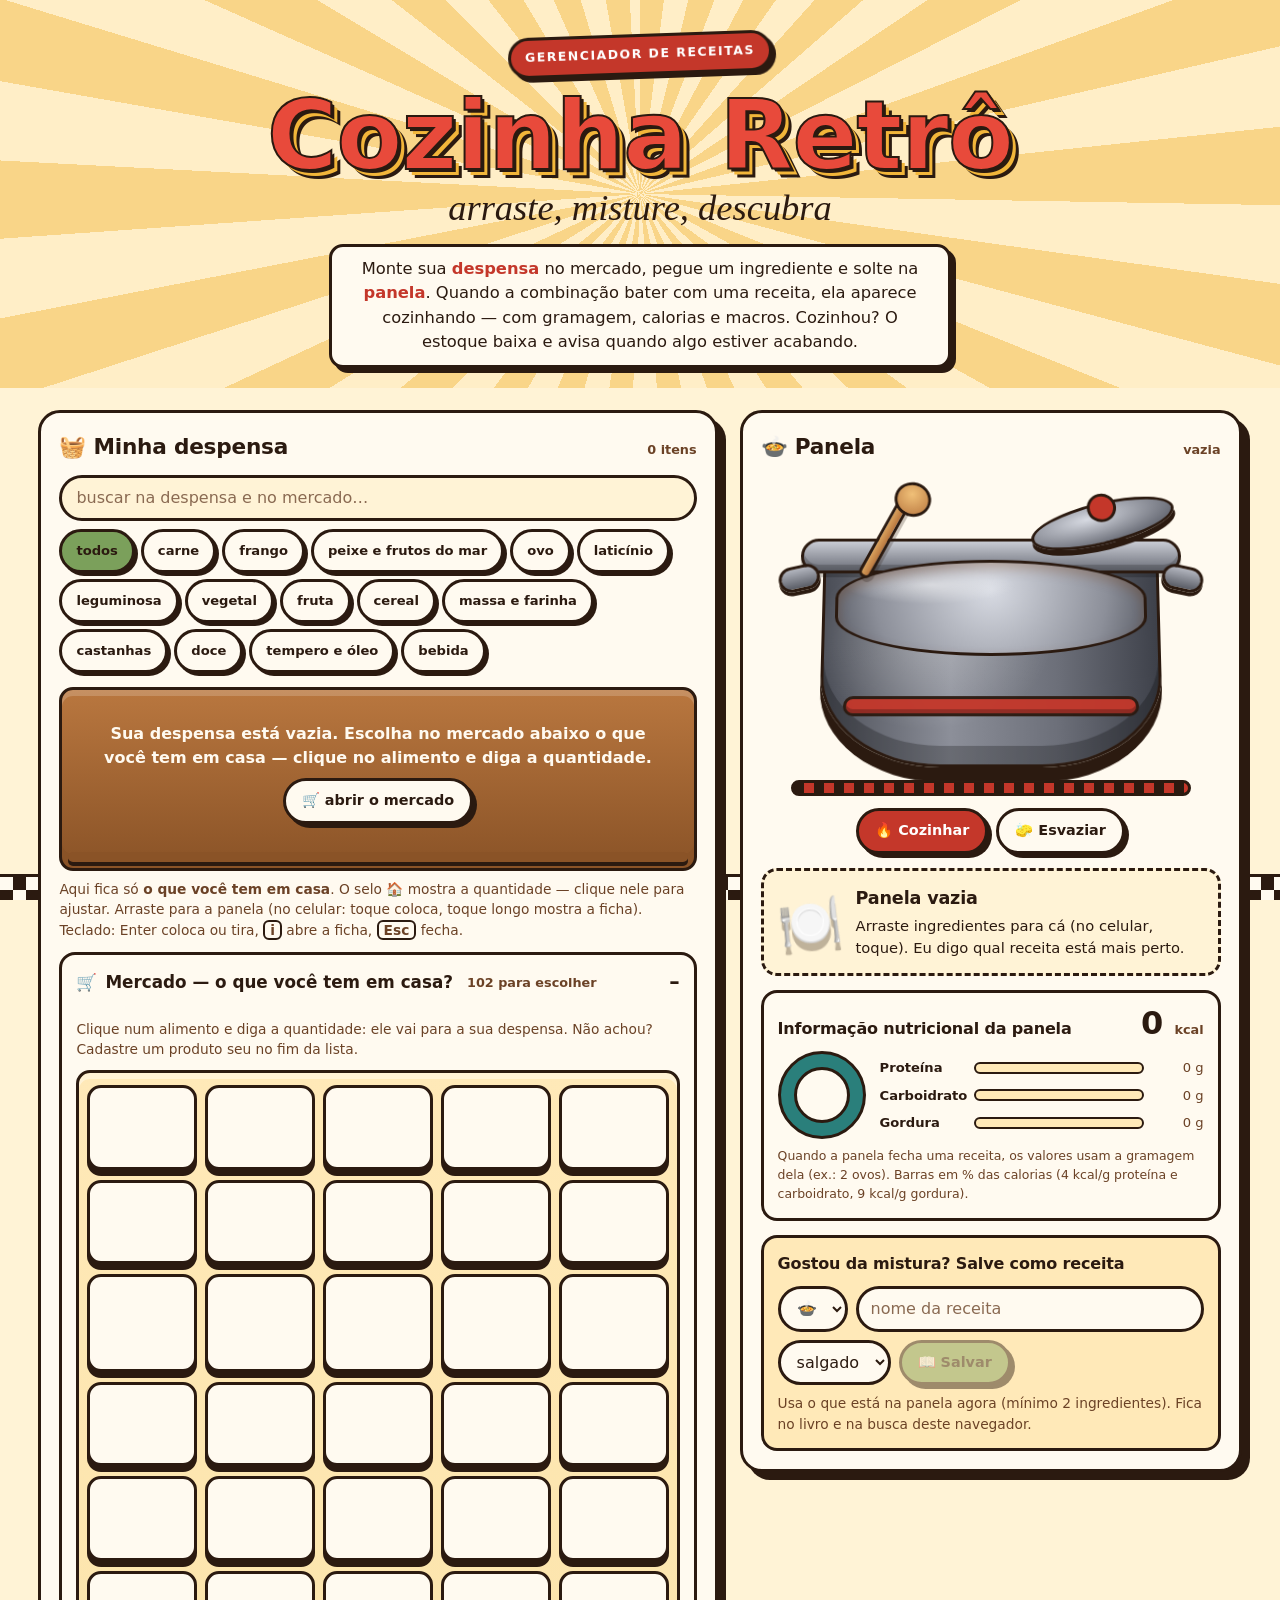
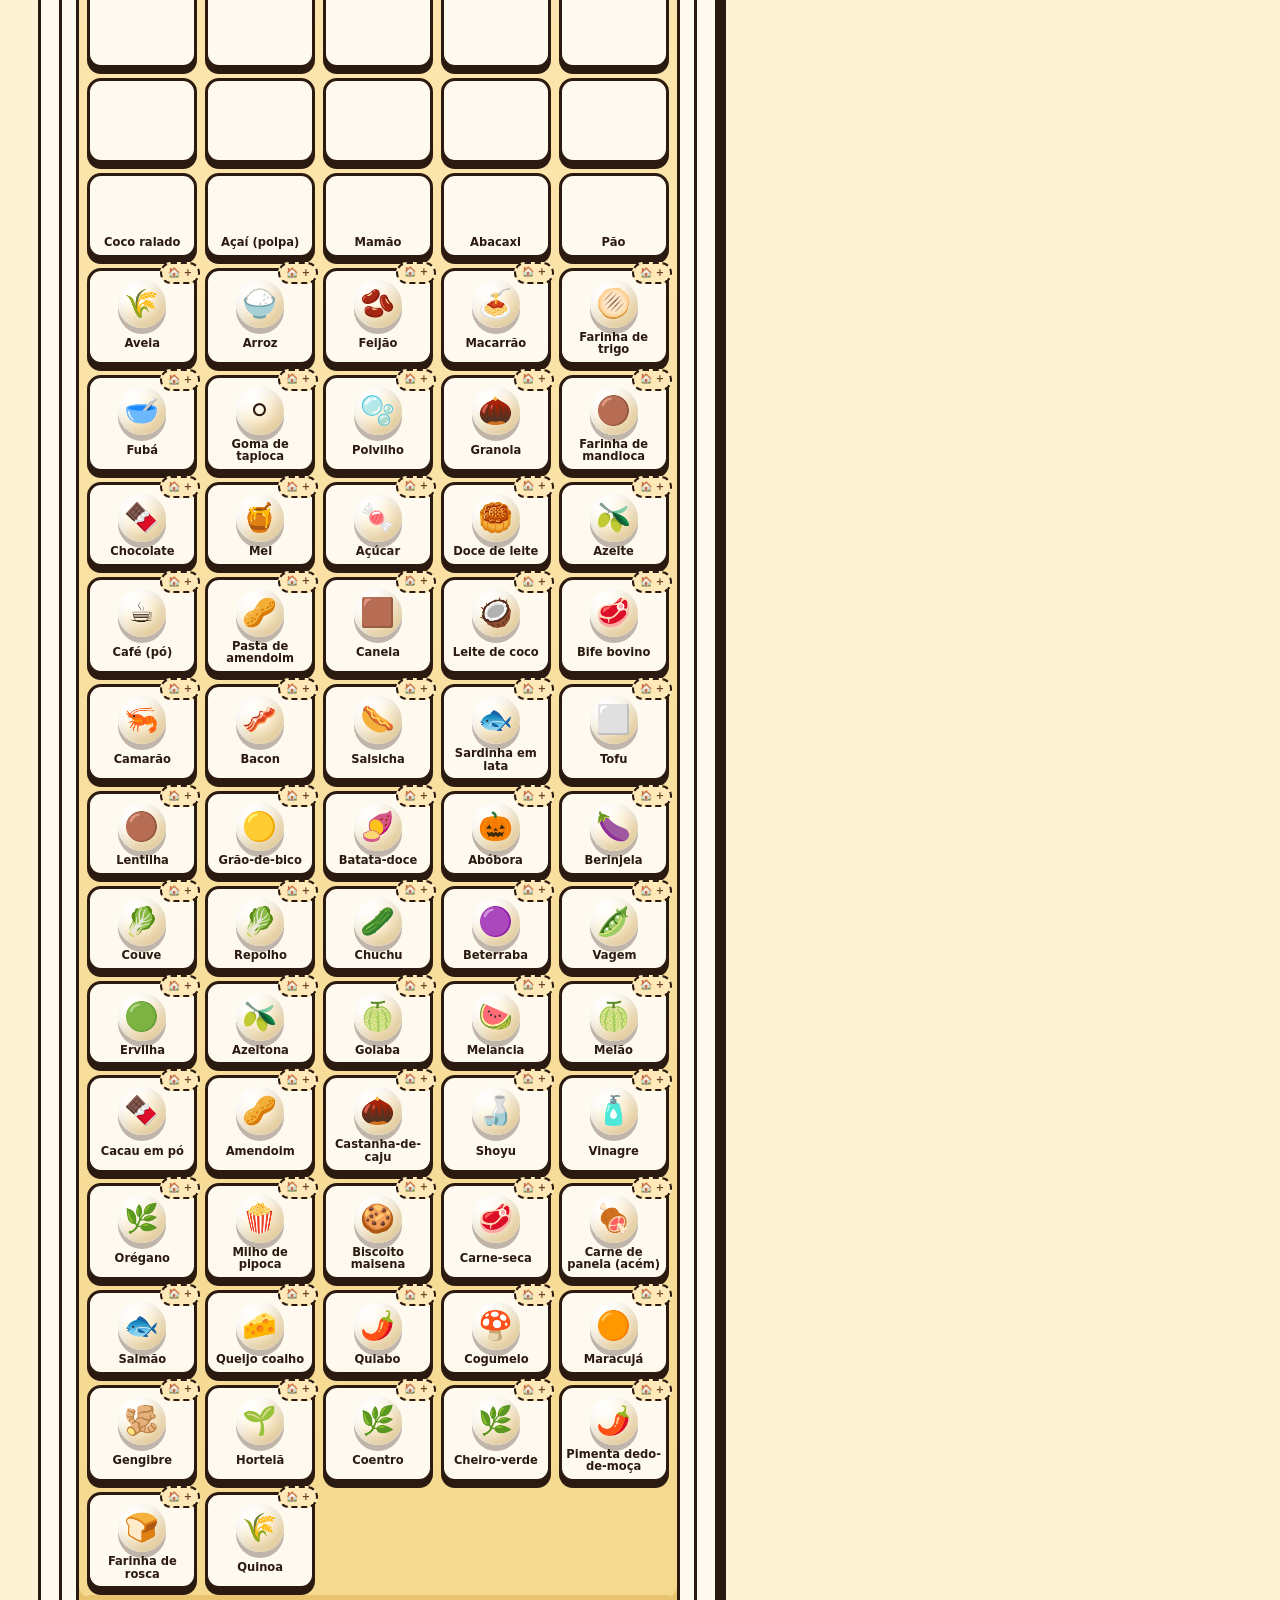
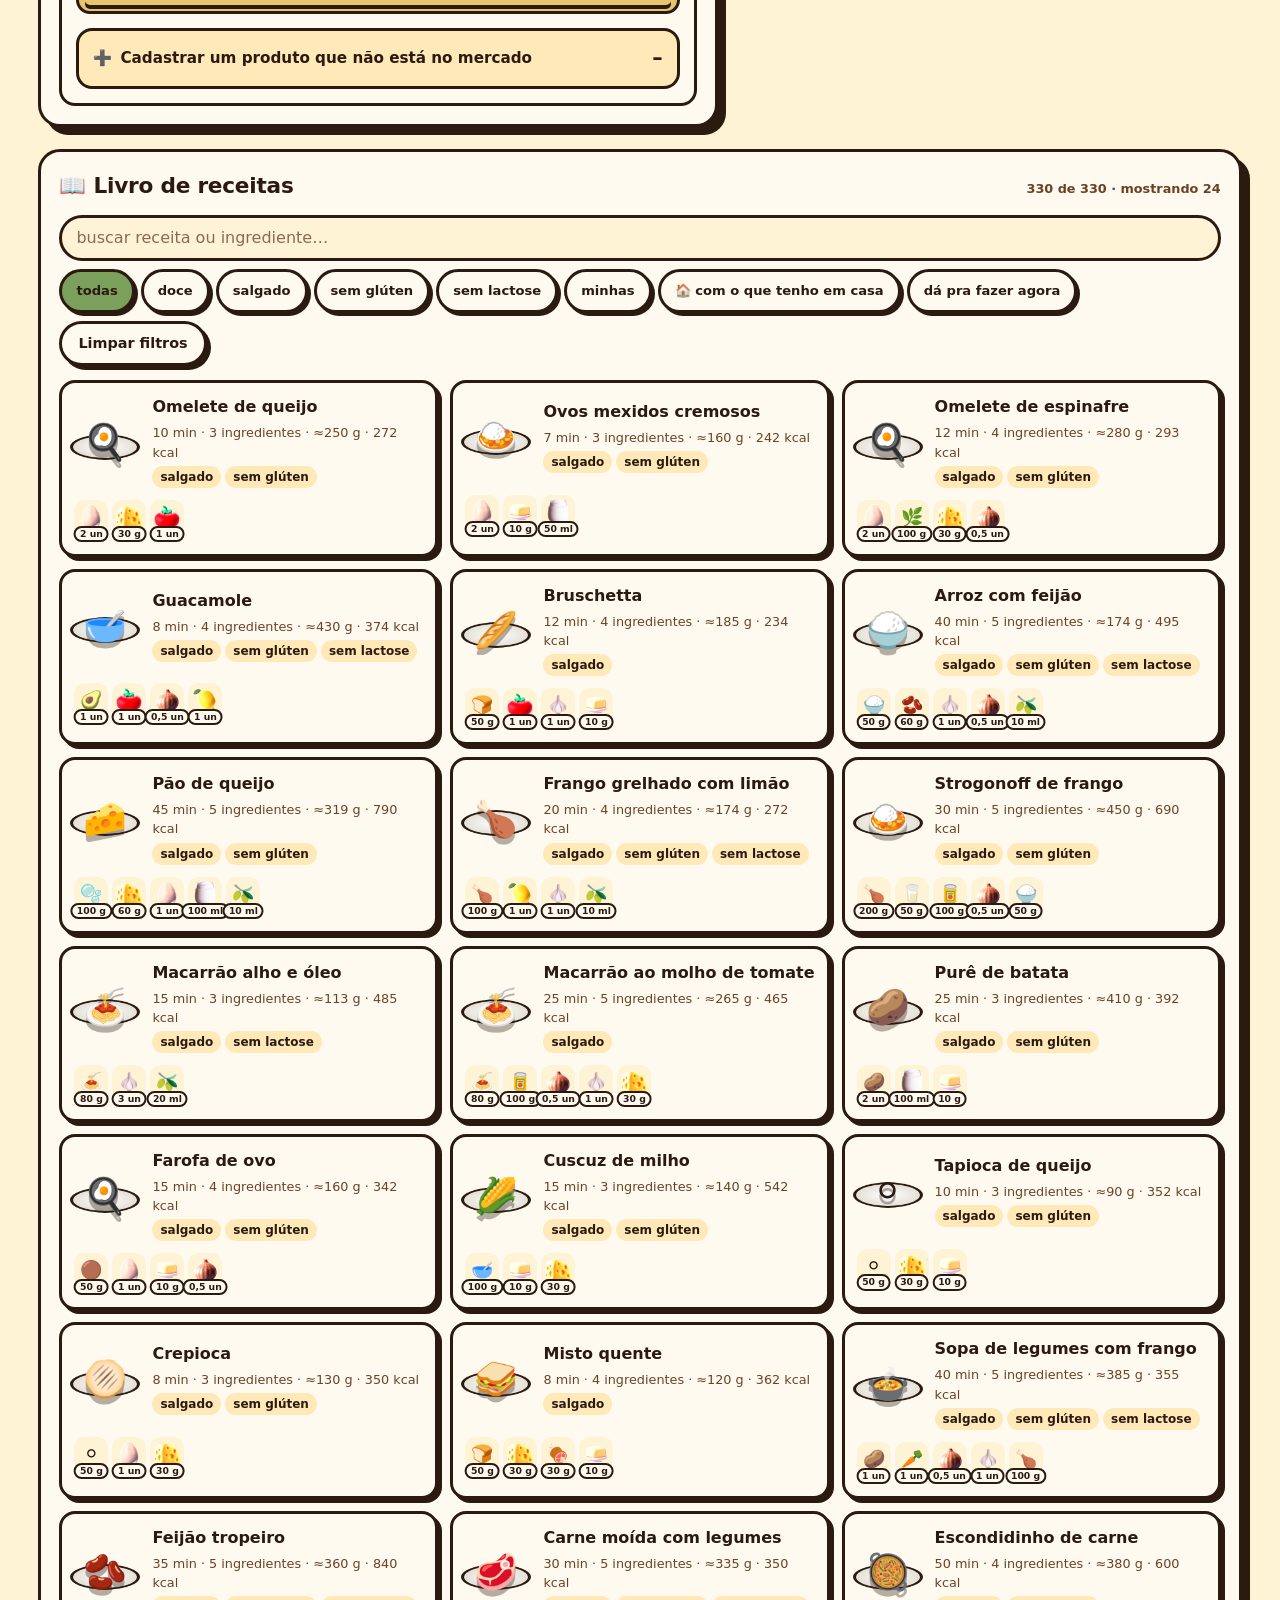
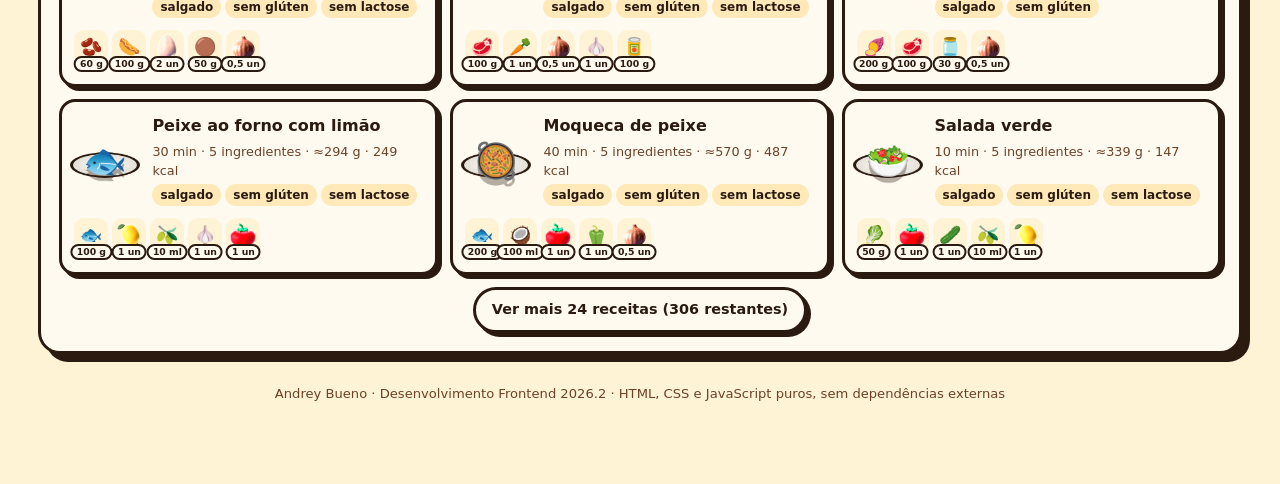
==== gerenciador-de-receitas/index.html @ 6f343cb0 "feat(receitas): panela 3D, 330 receitas, despensa e mercado" ====
<!DOCTYPE html>
<html lang="pt-BR">
  <head>
    <meta charset="UTF-8">
    <meta name="viewport" content="width=device-width, initial-scale=1.0">
    <meta name="description" content="Gerenciador de receitas: arraste ingredientes, descubra receitas e veja os macros.">
    <title>Cozinha Retrô | Gerenciador de receitas</title>
    <link rel="stylesheet" href="styles.css">
  </head>
  <body>
    <a class="skip-link" href="#cozinha">Pular para a cozinha</a>

    <header class="hero">
      <span class="badge">Gerenciador de receitas</span>
      <h1>Cozinha Retrô <span>arraste, misture, descubra</span></h1>
      <p>Monte sua <b>despensa</b> no mercado, pegue um ingrediente e solte na <b>panela</b>. Quando a combinação bater com uma receita, ela aparece cozinhando — com gramagem, calorias e macros. Cozinhou? O estoque baixa e avisa quando algo estiver acabando.</p>
    </header>

    <p id="status" class="status" role="status" aria-live="polite"></p>

    <main id="app" hidden>
      <!-- ================= COZINHA ================= -->
      <section class="cozinha" id="cozinha" aria-labelledby="t-cozinha">
        <h2 id="t-cozinha" class="somente-leitor">Cozinha</h2>

        <div class="panel" aria-labelledby="t-prat">
          <div class="panel__cab"><h3 id="t-prat"><span aria-hidden="true">🧺</span> Minha despensa</h3><span class="count" id="cont-prat"></span></div>
          <form class="tools">
            <label class="somente-leitor" for="busca">Buscar ingrediente</label>
            <input id="busca" name="busca" type="search" placeholder="buscar na despensa e no mercado…" autocomplete="off">
            <div id="chips" role="group" aria-label="Filtrar por tipo"></div>
          </form>
          <div class="alertas" id="alertas" role="status" aria-live="polite" hidden></div>
          <div class="shelf-scene"><div class="shelf" id="shelf" role="group" aria-label="Ingredientes que tenho em casa" aria-describedby="dica-shelf"></div></div>
          <p class="hint" id="dica-shelf">Aqui fica só <b>o que você tem em casa</b>. O selo <b>🏠</b> mostra a quantidade — clique nele para ajustar. Arraste para a panela (no celular: toque coloca, toque longo mostra a ficha). Teclado: Enter coloca ou tira, <kbd>i</kbd> abre a ficha, <kbd>Esc</kbd> fecha.</p>

          <details class="cadastro mercado" id="mercado">
            <summary><span aria-hidden="true">🛒</span> Mercado — o que você tem em casa? <span class="count" id="cont-mercado"></span></summary>
            <div class="mercado__corpo">
              <p class="hint">Clique num alimento e diga a quantidade: ele vai para a sua despensa. Não achou? Cadastre um produto seu no fim da lista.</p>
              <div class="shelf shelf--mercado" id="catalogo" role="group" aria-label="Mercado: ingredientes para escolher"></div>
            </div>
            <details class="cadastro cadastro--produto">
              <summary><span aria-hidden="true">➕</span> Cadastrar um produto que não está no mercado</summary>
            <form id="form-produto" class="cadastro__form" autocomplete="off">
              <div class="campos">
                <label class="campo campo--curto"><span>Ícone</span><input id="prod-emoji" name="emoji" list="emojis" placeholder="🥫" maxlength="4"></label>
                <datalist id="emojis"><option value="🥫"><option value="🍗"><option value="🥩"><option value="🐟"><option value="🍚"><option value="🍝"><option value="🥔"><option value="🥕"><option value="🌽"><option value="🥦"><option value="🫘"><option value="🧂"><option value="🫒"><option value="🥜"><option value="🍇"><option value="🍊"><option value="🥭"><option value="🧃"><option value="☕"><option value="🍪"></datalist>
                <label class="campo campo--largo"><span>Nome do produto</span><input id="prod-nome" name="nome" type="text" placeholder="ex.: frango, arroz, iogurte" maxlength="30" required></label>
                <label class="campo"><span>Tipo</span><select id="prod-tipo" name="tipo"><option value="carne">carne</option><option value="frango">frango</option><option value="peixe">peixe e frutos do mar</option><option value="ovo">ovo</option><option value="laticinio">laticínio</option><option value="leguminosa">leguminosa</option><option value="vegetal">vegetal</option><option value="fruta">fruta</option><option value="cereal">cereal</option><option value="massa">massa e farinha</option><option value="oleaginosa">castanhas</option><option value="doce">doce</option><option value="tempero">tempero e óleo</option><option value="bebida">bebida</option></select></label>
              </div>
              <fieldset class="grupo">
                <legend>Medidas e estoque</legend>
                <div class="campos">
                  <label class="campo"><span>Unidade</span><select name="unidade"><option value="g">gramas (g)</option><option value="ml">mililitros (ml)</option><option value="un">unidades (un)</option></select></label>
                  <label class="campo"><span>Porção (por receita)</span><input name="porcaoQtd" type="number" min="0" step="1" placeholder="100"></label>
                  <label class="campo"><span>Gramas por unidade</span><input name="gramasUn" type="number" min="0" step="1" placeholder="só p/ unidades"></label>
                  <label class="campo"><span>Quanto tenho em casa</span><input name="qtd" type="number" min="0" step="1" placeholder="500"></label>
                </div>
              </fieldset>
              <fieldset class="grupo">
                <legend>Nutrição por porção <small>(opcional)</small></legend>
                <div class="campos">
                  <label class="campo campo--num"><span>kcal</span><input name="kcal" type="number" min="0" step="1" placeholder="0"></label>
                  <label class="campo campo--num"><span>Proteína (g)</span><input name="p" type="number" min="0" step="0.1" placeholder="0"></label>
                  <label class="campo campo--num"><span>Carboidrato (g)</span><input name="c" type="number" min="0" step="0.1" placeholder="0"></label>
                  <label class="campo campo--num"><span>Gordura (g)</span><input name="g" type="number" min="0" step="0.1" placeholder="0"></label>
                  <label class="check"><input name="gluten" type="checkbox"> tem glúten</label>
                  <label class="check"><input name="lactose" type="checkbox"> tem lactose</label>
                </div>
              </fieldset>
              <div class="salvar__linha">
                <button class="btn green" type="submit">➕ Adicionar à despensa</button>
                <p class="hint">“Porção” é quanto uma receita usa de cada vez; “quanto tenho” é o estoque — ele baixa a cada 🔥 Cozinhar e avisa quando estiver acabando.</p>
              </div>
            </form>
            </details>
          </details>
        </div>

        <div class="panel" role="group" aria-labelledby="t-panela">
          <div class="panel__cab"><h3 id="t-panela"><span aria-hidden="true">🍲</span> Panela</h3><span class="count" id="cont-pan">vazia</span></div>
          <div class="pot-scene">
            <div class="pot" id="pot">
              <span class="tampa" aria-hidden="true"></span>
              <span class="alca esq" aria-hidden="true"></span><span class="alca dir" aria-hidden="true"></span>
              <span class="colher" aria-hidden="true"></span>
              <div class="vapor" aria-hidden="true"><i></i><i></i><i></i></div>
              <div class="caldo vazio" id="caldo"><span class="bolha" style="left:20%"></span><span class="bolha" style="left:55%;animation-delay:-1s"></span><span class="bolha" style="left:78%;animation-delay:-.5s"></span></div>
              <div class="itens" id="pot-itens" role="group" aria-label="Ingredientes na panela"></div>
            </div>
          </div>
          <div class="burner" aria-hidden="true"></div>
          <div class="pot-actions">
            <button class="btn red" id="cozinhar" type="button">🔥 Cozinhar</button>
            <button class="btn ghostb" id="limpar" type="button">🧽 Esvaziar</button>
          </div>
          <div class="resultado" id="resultado" role="status" aria-live="polite"></div>

          <div class="nutri" aria-live="polite" aria-atomic="true">
            <div class="nutri__cab"><h4 id="nutri-titulo">Informação nutricional da panela</h4><span class="kcal-big"><span id="n-kcal">0</span> <small>kcal</small></span></div>
            <div class="macros">
              <span class="donut" id="donut" style="--p:0%;--c:0%" role="img" aria-label="Proporção de macros"></span>
              <div class="bars">
                <div class="bar p"><b>Proteína</b><span class="trilho"><span class="fill" id="b-p"></span></span><span class="val" id="v-p">0 g</span></div>
                <div class="bar c"><b>Carboidrato</b><span class="trilho"><span class="fill" id="b-c"></span></span><span class="val" id="v-c">0 g</span></div>
                <div class="bar f"><b>Gordura</b><span class="trilho"><span class="fill" id="b-f"></span></span><span class="val" id="v-f">0 g</span></div>
              </div>
            </div>
            <p class="note">Quando a panela fecha uma receita, os valores usam a gramagem dela (ex.: 2 ovos). Barras em % das calorias (4 kcal/g proteína e carboidrato, 9 kcal/g gordura).</p>
          </div>

          <form class="salvar" id="form-receita" aria-labelledby="t-salvar">
            <h4 id="t-salvar">Gostou da mistura? Salve como receita</h4>
            <div class="salvar__linha">
              <label class="somente-leitor" for="emoji-receita">Ícone</label>
              <select id="emoji-receita" aria-label="Ícone da receita"><option>🍲</option><option>🥗</option><option>🍝</option><option>🥪</option><option>🍰</option><option>🥤</option><option>🍛</option><option>🌮</option></select>
              <label class="somente-leitor" for="nome-receita">Nome da receita</label>
              <input id="nome-receita" type="text" placeholder="nome da receita" maxlength="40" autocomplete="off">
              <select id="sabor-receita" aria-label="Sabor"><option value="salgado">salgado</option><option value="doce">doce</option></select>
              <button class="btn green" id="salvar-receita" type="submit" disabled>📖 Salvar</button>
            </div>
            <p class="hint">Usa o que está na panela agora (mínimo 2 ingredientes). Fica no livro e na busca deste navegador.</p>
          </form>
        </div>
      </section>

      <!-- ================= LIVRO ================= -->
      <section class="livro" aria-labelledby="t-livro" id="livro">
        <div class="panel">
          <div class="panel__cab"><h3 id="t-livro"><span aria-hidden="true">📖</span> Livro de receitas</h3><span class="count" id="cont-livro"></span></div>
          <form class="tools">
            <label class="somente-leitor" for="busca-receita">Buscar receita</label>
            <input id="busca-receita" type="search" placeholder="buscar receita ou ingrediente…" autocomplete="off">
            <div role="group" aria-label="Filtrar receitas">
              <button class="chip" type="button" data-rf="todas">todas</button>
              <button class="chip" type="button" data-rf="doce">doce</button>
              <button class="chip" type="button" data-rf="salgado">salgado</button>
              <button class="chip" type="button" data-rf="sem-gluten">sem glúten</button>
              <button class="chip" type="button" data-rf="sem-lactose">sem lactose</button>
              <button class="chip" type="button" data-rf="minha">minhas</button>
              <button class="chip" type="button" data-rf="em-casa">🏠 com o que tenho em casa</button>
              <button class="chip" type="button" data-rf="da-para-fazer">dá pra fazer agora</button>
            </div>
            <button class="btn ghostb" id="limpar-filtros" type="button">Limpar filtros</button>
          </form>
          <div class="book" id="book"></div>
          <div class="ficha" id="ficha" aria-live="polite"></div>
        </div>
      </section>
    </main>

    <footer class="rodape-pagina"><p>Andrey Bueno <span aria-hidden="true">·</span> Desenvolvimento Frontend 2026.2 <span aria-hidden="true">·</span> HTML, CSS e JavaScript puros, sem dependências externas</p></footer>

    <div class="pop" id="pop" role="dialog" aria-labelledby="pop-titulo" tabindex="-1"></div>
    <div class="toast" id="toast" role="status" aria-live="polite"></div>
    <div class="confetti" id="confetti" aria-hidden="true"></div>
    <a class="dock" id="dock" href="#pot" hidden><span aria-hidden="true">🍲</span> <b id="dock-count">0</b> na panela · ver</a>
    <div class="floor" aria-hidden="true"></div>

    <script type="module" src="js/main.js"></script>
  </body>
</html>
---- gerenciador-de-receitas/styles.css ----
/* ====== paleta anos 70 (diner), com tons "deep" para contraste AA ====== */
:root {
  --cream: #fff3d6; --cream-2: #ffe9b8; --paper: #fffaf0;
  --tomato: #e84a3b; --tomato-deep: #c4372a; --mustard: #f2b63a; --avocado: #7ba05b; --avocado-deep: #4f7a36;
  --teal: #3fa7a3; --teal-deep: #2a7f7b; --choc-2: #6b4226; --ink: #2b1a10; --wood: #b9773f; --wood-dark: #8a5327;
  --prot: #c4372a; --carb: #d69a13; --fat: #2a7f7b;
  --display: "Arial Rounded MT Bold", "Helvetica Rounded", "Nunito", "Varela Round", "Trebuchet MS", system-ui, sans-serif;
  --body: "Trebuchet MS", "Verdana", system-ui, sans-serif;
  --serif: Georgia, "Times New Roman", serif;
}
* { box-sizing: border-box; }
/* a página é sempre clara: sem isso, no modo escuro do sistema os campos (input/select) ficam com texto branco sobre o creme */
:root { color-scheme: light; }
input, select, textarea, button { color: var(--ink); }
input::placeholder { color: #8a6a52; opacity: 1; }
body { margin: 0; padding-inline: clamp(14px, 3vw, 40px); padding-block: 0 80px; background: var(--cream); color: var(--ink); font-family: var(--body); font-size: 16px; line-height: 1.5; overflow-x: hidden; }
button { font: inherit; cursor: pointer; color: inherit; }
h1, h2, h3, h4 { margin: 0; font-family: var(--display); letter-spacing: -.01em; }
p { margin: 0; }
kbd { font-family: inherit; font-weight: 700; background: var(--paper); border: 2px solid var(--ink); border-radius: 6px; padding: 0 5px; }
.somente-leitor { position: absolute; width: 1px; height: 1px; padding: 0; overflow: hidden; clip: rect(0 0 0 0); white-space: nowrap; border: 0; }
.skip-link { position: fixed; z-index: 20; top: 12px; left: 12px; padding: 10px 16px; border-radius: 8px; color: var(--cream); background: var(--ink); transform: translateY(-200%); transition: transform 180ms ease; }
.skip-link:focus { transform: translateY(0); }
/* foco visível em TUDO que é interativo (item 2 da auditoria) */
:is(a, button, input, select, [role="button"], [tabindex]):focus-visible { outline: 4px solid var(--teal-deep); outline-offset: 3px; }
.tile, .pot, .btn, .chip, .recipe, .ghost, .stars, h1 { user-select: none; -webkit-user-select: none; }

/* ====== HERO com sunburst (item 12: quadrado maior que o hero, girando sem deixar buracos) ====== */
.hero { position: relative; padding-block: 34px 20px; text-align: center; overflow: hidden; margin-inline: calc(-1 * clamp(14px, 3vw, 40px)); padding-inline: clamp(14px, 3vw, 40px); }
.hero::before { content: ""; position: absolute; left: 50%; top: 50%; width: 200vmax; height: 200vmax; translate: -50% -50%; z-index: 0; will-change: transform;
  background: repeating-conic-gradient(from 0deg, var(--mustard) 0 7deg, var(--cream-2) 7deg 14deg); opacity: .5; animation: gira 90s linear infinite; }
@keyframes gira { to { transform: rotate(360deg); } }
.hero > * { position: relative; z-index: 1; }
.badge { display: inline-block; background: var(--tomato-deep); color: #fff; font-family: var(--display); font-weight: 900; font-size: .78rem; letter-spacing: .12em; text-transform: uppercase; padding: 8px 14px; border-radius: 999px; border: 3px solid var(--ink); box-shadow: 4px 4px 0 var(--ink); transform: rotate(-2deg); white-space: nowrap; }
.hero h1 { margin-top: 16px; font-size: clamp(2.4rem, 8vw, 6rem); font-weight: 900; line-height: .95; color: var(--tomato); text-shadow: 3px 3px 0 var(--ink), 6px 6px 0 var(--mustard), 9px 9px 0 var(--ink); -webkit-text-stroke: 2px var(--ink); }
.hero h1 span { display: block; margin-top: .25em; color: var(--ink); font-family: var(--serif); font-style: italic; font-weight: 400; font-size: .38em; letter-spacing: 0; text-shadow: none; -webkit-text-stroke: 0; }
.hero p { max-width: 60ch; margin: 18px auto 0; font-size: 1.02rem; background: var(--paper); border: 3px solid var(--ink); border-radius: 14px; padding: 10px 16px; box-shadow: 5px 5px 0 var(--ink); }
.hero p b { color: var(--tomato-deep); }

/* ====== status de carregamento ====== */
.status { max-width: 60ch; margin: 16px auto 0; padding: 12px 16px; border: 3px solid var(--ink); border-radius: 12px; background: var(--paper); font-family: var(--display); font-weight: 800; text-align: center; }
.status:empty { display: none; }
.status--carregando { color: var(--choc-2); } .status--erro { color: var(--tomato-deep); }

/* ====== LAYOUT ====== */
main { display: grid; gap: 22px; margin-top: 22px; }
.cozinha { display: grid; grid-template-columns: 1.15fr .85fr; gap: 22px; align-items: start; }
.panel { background: var(--paper); border: 3px solid var(--ink); border-radius: 22px; box-shadow: 8px 8px 0 var(--ink); padding: 18px; min-width: 0; }
.panel__cab { display: flex; justify-content: space-between; align-items: baseline; gap: 10px; flex-wrap: wrap; }
.panel h3 { font-size: 1.35rem; font-weight: 900; }
.count { font-family: var(--display); font-weight: 800; font-size: .8rem; color: var(--choc-2); }
.hint { font-size: .86rem; color: var(--choc-2); margin-top: 8px; }
.tag { display: inline-block; font-family: var(--display); font-weight: 800; font-size: .75rem; letter-spacing: .06em; text-transform: uppercase; background: var(--cream-2); border-radius: 999px; padding: 4px 10px; white-space: nowrap; }

/* ====== busca / filtros (item 15: alvos ≥ 44px) ====== */
.tools { display: flex; flex-wrap: wrap; gap: 8px; margin: 12px 0 0; align-items: center; }
.tools input[type="search"] { flex: 1 1 180px; min-height: 44px; font: inherit; padding: 8px 14px; border: 3px solid var(--ink); border-radius: 999px; background: var(--cream); }
.tools [role="group"] { display: flex; flex-wrap: wrap; gap: 6px; }
.chip { min-height: 44px; border: 3px solid var(--ink); background: var(--paper); border-radius: 999px; padding: 8px 14px; font-family: var(--display); font-weight: 800; font-size: .82rem; box-shadow: 3px 3px 0 var(--ink); transition: transform .12s; }
.chip:hover { transform: translate(-1px, -1px); }
.chip[aria-pressed="true"] { background: var(--avocado); color: var(--ink); }

/* ====== PRATELEIRA ====== */
.shelf-scene { perspective: 1200px; margin-top: 14px; }
.shelf { display: grid; grid-template-columns: repeat(auto-fill, minmax(clamp(88px, 22%, 130px), 1fr)); gap: 12px 10px; padding: 14px 10px 26px; position: relative; min-height: 120px;
  background: linear-gradient(var(--wood), var(--wood-dark)); border: 3px solid var(--ink); border-radius: 14px; box-shadow: inset 0 -14px 0 var(--wood-dark), inset 0 6px 0 rgba(255,255,255,.18); }
.shelf::after { content: ""; position: absolute; left: 6px; right: 6px; bottom: 6px; height: 10px; border-radius: 6px; background: var(--wood-dark); box-shadow: 0 4px 0 var(--ink); }
.tile { position: relative; display: grid; justify-items: center; gap: 4px; padding: 10px 4px 8px; border-radius: 14px; background: var(--cream); border: 3px solid var(--ink); box-shadow: 0 6px 0 var(--ink); transform-style: preserve-3d; transition: transform .18s ease, box-shadow .18s; cursor: grab; touch-action: pan-y; }
.tile:active { cursor: grabbing; }
.tile .art { width: 64px; height: 64px; display: grid; place-items: center; transform: translateZ(28px); }
.tile .art img { width: 100%; height: 100%; object-fit: contain; filter: drop-shadow(0 8px 0 rgba(43,26,16,.3)); }
.fb { display: grid; place-items: center; width: 60px; aspect-ratio: 1; border-radius: 50%; font-size: 36px; line-height: 1; background: radial-gradient(circle at 35% 30%, #fff, var(--cream-2) 70%); box-shadow: inset -6px -8px 14px rgba(43,26,16,.14), inset 5px 6px 12px #fff, 0 6px 0 rgba(43,26,16,.3); }
.tile .name { font-family: var(--display); font-weight: 800; font-size: .78rem; text-align: center; line-height: 1.1; }
.tile.usado { opacity: .4; cursor: pointer; filter: grayscale(.3); }
.tile.pisca { animation: pisca .8s ease-in-out infinite alternate; border-color: var(--tomato-deep); background: #ffe1dc; }
@keyframes pisca { from { box-shadow: 0 6px 0 var(--ink), 0 0 0 0 rgba(196,55,42,0); } to { box-shadow: 0 6px 0 var(--ink), 0 0 0 10px rgba(196,55,42,.35); } }
.tile.sizzle .art { animation: sizzle .45s ease-in-out 3; }
@keyframes sizzle { 0%,100% { transform: translateZ(40px) rotate(0) scale(1); } 25% { transform: translateZ(40px) rotate(-14deg) scale(1.18); } 75% { transform: translateZ(40px) rotate(14deg) scale(1.18); } }
.ghost { position: fixed; z-index: 100; pointer-events: none; width: 88px; transform: translate(-50%, -60%) rotate(-8deg) scale(1.15); filter: drop-shadow(0 14px 6px rgba(43,26,16,.4)); }
.ghost img { width: 100%; } .ghost .fb { width: 88px; font-size: 54px; }
.stars { display: inline-flex; gap: 1px; font-size: .78rem; line-height: 1; color: #c9b8a2; }
.stars .star.on { color: var(--carb); }
.stars button.star { background: none; border: 0; padding: 4px; font-size: 1.35rem; min-width: 32px; min-height: 32px; color: #c9b8a2; transition: transform .1s; }
.stars button.star.on { color: var(--carb); } .stars button.star:hover { transform: scale(1.25); color: var(--carb); }
.empty { grid-column: 1 / -1; text-align: center; padding: 18px; color: var(--paper); font-family: var(--display); font-weight: 800; display: grid; gap: 8px; justify-items: center; }
.empty .btn { color: var(--ink); } /* o botão não herda o branco da mensagem */
.book .empty { color: var(--choc-2); }
.book .ver-mais { grid-column: 1 / -1; justify-self: center; }

/* ====== despensa (tenho em casa) e cadastro de produto ====== */
.tile .art { position: relative; }
.tile .casa { position: absolute; top: -9px; right: -6px; transform: translateZ(30px); font-family: var(--display); font-weight: 800; font-size: .62rem; white-space: nowrap; background: var(--paper); border: 2px solid var(--ink); border-radius: 999px; padding: 1px 6px; line-height: 1.3; box-shadow: 2px 2px 0 var(--ink); cursor: pointer; min-height: 22px; }
.tile .casa:hover { background: var(--cream-2); }
.tile .casa.fora { background: var(--cream-2); color: var(--choc-2); border-style: dashed; box-shadow: none; }
.tile:hover .casa.fora { background: var(--paper); color: var(--ink); border-style: solid; }
.pop .estoque.fora .est-qtd { border-style: dashed; }
.pop .est-dica { width: 100%; font-size: .74rem; color: var(--choc-2); }
.tile .casa.baixo, .tile .casa.acabou { background: #ffe1dc; border-color: var(--tomato-deep); color: var(--tomato-deep); }
.tile.tem { background: #fff8e1; }
.tile.alerta { border-color: var(--tomato-deep); }
.alertas[hidden] { display: none; }
.alertas { display: flex; flex-wrap: wrap; gap: 6px; align-items: center; margin-top: 12px; padding: 10px 12px; border: 3px solid var(--tomato-deep); border-radius: 12px; background: #ffe1dc; font-size: .86rem; }
.alertas b { font-family: var(--display); }
.al { display: inline-block; background: var(--paper); border-radius: 999px; padding: 2px 9px; font-weight: 700; font-size: .8rem; border: 2px solid var(--tomato-deep); color: var(--tomato-deep); }
.al.acabou { background: var(--tomato-deep); color: #fff; }
.faltam span.pouco, .ficha .ings span.pouco { border: 2px solid var(--tomato-deep); }
.recipe .ing span { position: relative; }
.recipe .ing .q { position: absolute; bottom: -8px; left: 50%; transform: translateX(-50%); font-style: normal; font-family: var(--display); font-weight: 800; font-size: .58rem; background: var(--paper); border: 2px solid var(--ink); border-radius: 999px; padding: 0 4px; white-space: nowrap; line-height: 1.3; }
.recipe .ing { padding-bottom: 8px; gap: 8px; }
.pop .estoque { display: flex; flex-wrap: wrap; align-items: center; gap: 4px; }
.pop .est-lab { font-weight: 700; font-size: .82rem; width: 100%; }
.pop .est-qtd { width: 76px; min-height: 36px; font: inherit; font-weight: 700; text-align: center; padding: 4px; border: 3px solid var(--ink); border-radius: 999px; background: var(--paper); }
.pop .btn.sm { min-height: 36px; min-width: 36px; padding: 4px 10px; }
.tile.proprio { border-style: dashed; }
.cadastro { margin-top: 12px; border: 3px solid var(--ink); border-radius: 16px; background: var(--cream-2); }
.cadastro summary { cursor: pointer; padding: 12px 14px; font-family: var(--display); font-weight: 900; list-style: none; min-height: 44px; display: flex; align-items: center; gap: 8px; }
.cadastro summary::-webkit-details-marker { display: none; }
.cadastro summary::after { content: "+"; margin-left: auto; font-size: 1.3rem; }
.cadastro[open] summary::after { content: "–"; }
.cadastro__form { padding: 0 14px 14px; }
/* ====== mercado (catálogo para escolher o que tem em casa) ====== */
.mercado { background: var(--paper); }
.mercado > summary { font-size: 1.05rem; } .mercado > summary .count { margin-left: 6px; }
.mercado__corpo { padding: 0 14px 14px; }
.shelf--mercado { margin-top: 10px; background: linear-gradient(var(--cream-2), #f5d98f); box-shadow: inset 0 -14px 0 #e8c46f, inset 0 6px 0 rgba(255,255,255,.4); }
.shelf--mercado::after { background: #e8c46f; }
.shelf--mercado { grid-template-columns: repeat(auto-fill, minmax(clamp(80px, 18%, 108px), 1fr)); gap: 10px 8px; padding: 12px 8px 22px; }
.shelf--mercado .tile { cursor: pointer; padding: 8px 4px 6px; gap: 2px; }
.shelf--mercado .tile .art { width: 50px; height: 50px; } .shelf--mercado .fb { width: 48px; font-size: 28px; }
.shelf--mercado .tile .name { font-size: .72rem; } .shelf--mercado .tile .stars { display: none; }
.shelf--mercado .empty { color: var(--choc-2); }
.cadastro--produto { margin: 0 14px 14px; background: var(--cream-2); }
.cadastro--produto summary { font-size: .95rem; }
.cadastro__form input, .cadastro__form select { min-height: 44px; font: inherit; padding: 8px 12px; border: 3px solid var(--ink); border-radius: 999px; background: var(--paper); }
.cadastro__form .campos { display: flex; flex-wrap: wrap; gap: 8px 10px; align-items: end; }
.cadastro__form .campo { display: grid; gap: 3px; flex: 1 1 150px; min-width: 0; }
.cadastro__form .campo > span { font-family: var(--display); font-weight: 800; font-size: .74rem; text-transform: uppercase; letter-spacing: .04em; color: var(--choc-2); padding-left: 6px; }
.cadastro__form .campo input, .cadastro__form .campo select { width: 100%; min-width: 0; }
.cadastro__form .campo--curto { flex: 0 1 96px; } .cadastro__form .campo--largo { flex: 3 1 220px; } .cadastro__form .campo--num { flex: 1 1 110px; }
.cadastro__form .grupo { margin: 12px 0 0; padding: 10px 12px 12px; border: 2px dashed var(--choc-2); border-radius: 12px; min-width: 0; }
.cadastro__form .grupo legend { font-family: var(--display); font-weight: 900; font-size: .9rem; padding: 0 6px; } .cadastro__form .grupo legend small { font-weight: 600; color: var(--choc-2); }
.cadastro__form .salvar__linha { align-items: center; } .cadastro__form .salvar__linha .hint { flex: 1 1 240px; margin: 0; }
.cadastro__form .check { display: inline-flex; align-items: center; gap: 6px; min-height: 44px; font-weight: 700; font-size: .9rem; }
.cadastro__form .check input { width: 22px; height: 22px; min-height: 0; padding: 0; border-radius: 6px; accent-color: var(--avocado-deep); }
.pop .acts { display: flex; flex-wrap: wrap; gap: 6px; margin-top: 4px; }

/* ====== FOGÃO + PANELA (item 13: vapor colado, itens no caldo) ====== */
.pot-scene { perspective: 900px; display: grid; place-items: center; padding: 84px 40px 6px; }
.pot { position: relative; width: min(100%, 340px); aspect-ratio: 1.55; border-radius: 0 0 120px 120px / 0 0 90px 90px; background: radial-gradient(ellipse 60% 70% at 32% 42%, rgba(255,255,255,.28), transparent 60%), linear-gradient(90deg, #4b4e57 0%, #8c8f99 38%, #6c6f79 70%, #3e414a 100%); border: 3px solid var(--ink); box-shadow: inset 0 -18px 0 rgba(0,0,0,.25), 0 14px 0 var(--ink); transform: rotateX(8deg); transition: transform .2s, box-shadow .2s; }
.pot.over { transform: rotateX(8deg) scale(1.04); box-shadow: inset 0 -18px 0 rgba(0,0,0,.25), 0 14px 0 var(--ink), 0 0 0 10px rgba(42,127,123,.4); }
.pot::before { content: ""; position: absolute; left: -26px; right: -26px; top: -14px; height: 30px; border-radius: 999px; background: linear-gradient(#c9ccd4, #6c6f79); border: 3px solid var(--ink); box-shadow: inset 0 -6px 0 rgba(0,0,0,.18), 0 4px 0 rgba(0,0,0,.2); }
/* faixa decorativa retrô no corpo da panela */
.pot::after { content: ""; position: absolute; left: 6%; right: 6%; bottom: 22%; height: 14px; border-radius: 999px; background: var(--tomato-deep); border: 3px solid var(--ink); box-shadow: inset 0 -4px 0 rgba(0,0,0,.25); opacity: .95; }
/* alças */
.pot .alca { position: absolute; top: 14px; width: 42px; height: 26px; border: 3px solid var(--ink); border-radius: 999px; background: linear-gradient(#b3b6bf, #5a5d66); box-shadow: 0 4px 0 var(--ink); }
.pot .alca.esq { left: -48px; transform: rotate(-12deg); } .pot .alca.dir { right: -48px; transform: rotate(12deg); }
/* tampa encostada atrás, entreaberta */
.pot .tampa { position: absolute; right: -22px; top: -52px; width: 150px; height: 44px; border-radius: 50%; background: radial-gradient(ellipse at 40% 30%, #d7dae2, #6c6f79 75%); border: 3px solid var(--ink); transform: rotate(-14deg); box-shadow: 0 6px 0 var(--ink); z-index: 0; }
.pot .tampa::after { content: ""; position: absolute; left: 50%; top: -12px; width: 24px; height: 24px; margin-left: -12px; border-radius: 50%; background: var(--tomato-deep); border: 3px solid var(--ink); }
/* colher de pau apoiada na borda */
.pot .colher { position: absolute; left: 30px; top: -70px; width: 14px; height: 96px; border-radius: 999px; background: linear-gradient(90deg, #d9a15c, #b9773f); border: 3px solid var(--ink); transform: rotate(28deg); transform-origin: bottom center; z-index: 3; box-shadow: 3px 3px 0 rgba(43,26,16,.25); }
.pot .colher::before { content: ""; position: absolute; left: -9px; top: -20px; width: 32px; height: 30px; border-radius: 50%; background: radial-gradient(circle at 40% 35%, #f0c078, #b9773f); border: 3px solid var(--ink); }
.caldo { position: absolute; left: 10px; right: 10px; top: 8px; height: 46%; border-radius: 50% / 40%; background: radial-gradient(ellipse 40% 30% at 30% 25%, rgba(255,255,255,.55), transparent 70%), radial-gradient(circle at 50% 30%, #ffd37a, #e08a2a 70%, #b8641a 100%); border: 3px solid var(--ink); overflow: hidden; z-index: 1; box-shadow: inset 0 6px 12px rgba(120,50,0,.25); }
.pot.cozinhando .caldo { box-shadow: inset 0 6px 12px rgba(120,50,0,.25), 0 0 24px rgba(232,74,59,.55); }
.pot .itens { z-index: 2; }
.caldo.vazio { background: radial-gradient(ellipse 40% 30% at 30% 25%, rgba(255,255,255,.5), transparent 70%), radial-gradient(circle at 50% 30%, #d8dbe3, #8c8f99 70%, #5a5d66 100%); }
.caldo .bolha { position: absolute; bottom: -10px; width: 10px; height: 10px; border-radius: 50%; background: rgba(255,255,255,.65); animation: sobe 2.4s linear infinite; }
.caldo.vazio .bolha { display: none; }
@keyframes sobe { to { transform: translateY(-80px) scale(.3); opacity: 0; } }
.itens { position: absolute; left: 10px; right: 10px; top: 8px; height: 46%; display: flex; flex-wrap: wrap; justify-content: center; align-content: center; gap: 2px; padding: 4px 18px; }
.pot-item { width: 40px; height: 40px; padding: 0; border: 0; background: none; display: grid; place-items: center; animation: boia 2.4s ease-in-out infinite; filter: drop-shadow(0 3px 0 rgba(0,0,0,.25)); border-radius: 50%; }
.pot-item:nth-child(2n) { animation-delay: -1.2s; } .pot-item img { width: 100%; } .pot-item .fb { width: 34px; font-size: 22px; box-shadow: none; background: none; }
.pot-item:hover { filter: drop-shadow(0 0 6px var(--tomato)); }
@keyframes boia { 0%,100% { transform: translateY(0) rotate(-6deg); } 50% { transform: translateY(-5px) rotate(6deg); } }
.vapor { position: absolute; top: -6px; left: 50%; width: 0; pointer-events: none; }
.vapor i { position: absolute; bottom: 0; width: 18px; height: 40px; border-radius: 999px; background: rgba(255,255,255,.8); filter: blur(4px); opacity: 0; }
.pot.cozinhando .vapor i { animation: vapor 2.2s ease-in infinite; }
.vapor i:nth-child(1) { left: -40px; } .vapor i:nth-child(2) { left: -8px; animation-delay: .7s; } .vapor i:nth-child(3) { left: 26px; animation-delay: 1.4s; }
@keyframes vapor { 0% { opacity: 0; transform: translateY(0) scaleX(1); } 30% { opacity: .9; } 100% { opacity: 0; transform: translateY(-58px) scaleX(2.1); } }
.burner { height: 16px; border-radius: 999px; background: repeating-linear-gradient(90deg, var(--ink) 0 10px, var(--tomato-deep) 10px 20px); border: 3px solid var(--ink); margin: 8px 30px 0; }
.pot-actions { display: flex; gap: 8px; flex-wrap: wrap; justify-content: center; margin-top: 12px; }
.btn { min-height: 44px; border: 3px solid var(--ink); border-radius: 999px; padding: 9px 16px; font-family: var(--display); font-weight: 900; font-size: .9rem; background: var(--paper); box-shadow: 4px 4px 0 var(--ink); transition: transform .1s, box-shadow .1s; }
.btn:hover { transform: translate(-1px,-1px); box-shadow: 5px 5px 0 var(--ink); }
.btn:active { transform: translate(3px,3px); box-shadow: 1px 1px 0 var(--ink); }
.btn:disabled { opacity: .45; cursor: not-allowed; transform: none; box-shadow: 4px 4px 0 var(--ink); }
.btn.red { background: var(--tomato-deep); color: #fff; }
.btn.green { background: var(--avocado); color: var(--ink); }
.btn.ghostb { background: var(--paper); }
.btn.sm { min-height: 36px; padding: 6px 12px; font-size: .8rem; }

/* ====== resultado ====== */
.resultado { margin-top: 14px; border: 3px dashed var(--ink); border-radius: 16px; padding: 14px; background: var(--cream); display: grid; grid-template-columns: auto 1fr; gap: 14px; align-items: center; min-height: 92px; }
.resultado .prato { font-size: 3.2rem; line-height: 1; filter: drop-shadow(0 8px 0 rgba(43,26,16,.3)); transform: rotate(-6deg); }
.resultado h3 { font-size: 1.1rem; font-weight: 900; }
.resultado p { margin-top: 4px; font-size: .92rem; }
.resultado.achou { background: #e6f2d9; border-style: solid; border-color: var(--avocado-deep); animation: pop .35s ease-out; }
@keyframes pop { from { transform: scale(.94); } }
.faltam { display: flex; flex-wrap: wrap; gap: 6px; margin-top: 6px; }
.faltam span { background: var(--paper); border-radius: 999px; padding: 3px 10px; font-size: .84rem; font-weight: 700; }

/* ====== nutrição ====== */
.nutri { margin-top: 14px; padding: 14px; border-radius: 16px; background: var(--paper); border: 3px solid var(--ink); }
.nutri__cab { display: flex; justify-content: space-between; align-items: baseline; gap: 10px; flex-wrap: wrap; }
.nutri h4 { font-size: 1rem; font-weight: 900; }
.kcal-big { font-family: var(--display); font-weight: 900; font-size: 2rem; line-height: 1; font-variant-numeric: tabular-nums; }
.kcal-big small { font-size: .8rem; color: var(--choc-2); }
.macros { display: grid; grid-template-columns: 88px 1fr; gap: 14px; align-items: center; margin-top: 10px; }
.donut { width: 88px; height: 88px; border-radius: 50%; border: 3px solid var(--ink); background: conic-gradient(var(--prot) 0 var(--p), var(--carb) var(--p) var(--c), var(--fat) var(--c) 100%); display: grid; place-items: center; transition: background .5s; }
.donut::after { content: ""; width: 50px; height: 50px; border-radius: 50%; background: var(--paper); border: 3px solid var(--ink); }
.bars { display: grid; gap: 8px; min-width: 0; }
.bar { display: grid; grid-template-columns: 86px 1fr 52px; gap: 8px; align-items: center; font-size: .82rem; }
.bar b { font-family: var(--display); font-weight: 800; }
.trilho { display: block; height: 12px; border-radius: 999px; background: var(--cream-2); border: 2px solid var(--ink); overflow: hidden; }
.fill { display: block; height: 100%; width: 0; transition: width .6s cubic-bezier(.2,.9,.3,1); }
.bar .val { text-align: right; font-variant-numeric: tabular-nums; color: var(--choc-2); }
.bar.p .fill { background: var(--prot); } .bar.c .fill { background: var(--carb); } .bar.f .fill { background: var(--fat); }
.note { font-size: .78rem; color: var(--choc-2); margin-top: 8px; }

/* ====== salvar receita ====== */
.salvar { margin-top: 14px; padding: 14px; border-radius: 16px; background: var(--cream-2); border: 3px solid var(--ink); }
.salvar h4 { font-size: 1rem; font-weight: 900; }
.salvar__linha { display: flex; flex-wrap: wrap; gap: 8px; margin-top: 10px; }
.salvar input, .salvar select { min-height: 44px; font: inherit; padding: 8px 12px; border: 3px solid var(--ink); border-radius: 999px; background: var(--paper); }
.salvar input { flex: 1 1 160px; }

/* ====== LIVRO ====== */
.book { display: grid; grid-template-columns: repeat(auto-fill, minmax(300px, 1fr)); gap: 12px; margin-top: 14px; }
.recipe { display: grid; grid-template-columns: 66px 1fr; gap: 12px; align-items: center; padding: 12px; border: 3px solid var(--ink); border-radius: 16px; background: var(--paper); box-shadow: 4px 4px 0 var(--ink); text-align: left; transition: transform .12s; min-height: 44px; }
.recipe:hover { transform: translate(-2px,-2px); }
.recipe[aria-expanded="true"] { background: #fff0c2; border-color: var(--tomato-deep); }
.recipe.minha { border-style: double; border-width: 5px; }
.plate { width: 62px; height: 62px; display: grid; place-items: center; position: relative; }
.plate::before { content: ""; position: absolute; inset: 14px -4px 4px; border-radius: 50%; background: radial-gradient(#fff, #d9d4c7); border: 3px solid var(--ink); transform: rotateX(55deg); }
.plate .dish { position: relative; font-size: 2.2rem; line-height: 1; filter: drop-shadow(0 6px 0 rgba(43,26,16,.35)); }
.recipe .info { display: grid; gap: 4px; min-width: 0; }
.recipe b { font-family: var(--display); font-size: 1rem; }
.recipe small { color: var(--choc-2); font-size: .8rem; }
.recipe .tags { display: flex; flex-wrap: wrap; gap: 4px; }
.recipe .tags i { font-style: normal; font-size: .75rem; background: var(--cream-2); border-radius: 999px; padding: 2px 8px; font-family: var(--display); font-weight: 800; white-space: nowrap; }
.recipe .ing { grid-column: 1 / -1; display: flex; flex-wrap: wrap; gap: 4px; }
.recipe .ing span { width: 34px; height: 34px; display: grid; place-items: center; border-radius: 10px; background: var(--cream); }
.recipe .ing span.ok { background: #e6f2d9; box-shadow: inset 0 0 0 2px var(--avocado-deep); }
.recipe .ing img { width: 26px; } .recipe .ing .fb { width: 26px; font-size: 18px; box-shadow: none; background: none; }

/* ====== ficha ====== */
.ficha { margin-top: 14px; border: 3px solid var(--ink); border-radius: 16px; background: var(--cream-2); padding: 16px; display: none; grid-template-columns: 1.1fr .9fr; gap: 16px; }
.ficha.show { display: grid; animation: pop .3s; }
.ficha__cab { display: flex; align-items: center; gap: 10px; flex-wrap: wrap; }
.ficha h3 { font-size: 1.25rem; font-weight: 900; }
.ficha ol { margin: 10px 0 0; padding-left: 22px; font-size: .94rem; display: grid; gap: 4px; }
.ficha .ings { display: flex; flex-wrap: wrap; gap: 6px; margin-top: 10px; }
.ficha .ings span { display: inline-flex; align-items: center; gap: 4px; background: var(--paper); border-radius: 999px; padding: 3px 10px 3px 4px; font-size: .86rem; }
.ficha .ings span.ok { background: #e6f2d9; box-shadow: inset 0 0 0 2px var(--avocado-deep); }
.ficha .ings img { width: 24px; } .ficha .ings .fb { width: 24px; font-size: 16px; box-shadow: none; background: none; }
.ficha .acts { display: flex; gap: 8px; flex-wrap: wrap; margin-top: 12px; }
.nutri--ficha { margin: 0; }

/* ====== popover (dialog) ====== */
.pop { position: fixed; z-index: 90; width: 268px; background: var(--paper); border: 3px solid var(--ink); border-radius: 14px; padding: 12px; box-shadow: 6px 6px 0 var(--ink); font-size: .88rem; display: none; }
.pop.show { display: grid; gap: 6px; animation: pop .2s; }
.pop b { font-family: var(--display); font-size: 1rem; }
.pop .meta { color: var(--choc-2); font-size: .8rem; }
.pop .m { display: grid; grid-template-columns: repeat(4, 1fr); gap: 4px; text-align: center; }
.pop .m div { background: var(--cream); border-radius: 8px; padding: 6px 2px; }
.pop .m i { display: block; font-style: normal; font-family: var(--display); font-weight: 900; font-size: .95rem; }
.pop .m small { font-size: .62rem; color: var(--choc-2); text-transform: uppercase; letter-spacing: .04em; }
.pop .nota { display: flex; align-items: center; gap: 6px; font-weight: 700; }
.pop .dica { color: var(--choc-2); font-size: .84rem; }

/* ====== rodapé, toast, confete, doca ====== */
.rodape-pagina { margin-top: 30px; text-align: center; color: var(--choc-2); font-size: .82rem; }
.floor { position: fixed; left: 0; right: 0; bottom: 0; height: 26px; z-index: -1; background: repeating-conic-gradient(var(--ink) 0 25%, var(--paper) 0 50%) 0 0 / 26px 26px; border-top: 3px solid var(--ink); }
.toast { position: fixed; left: 50%; bottom: 40px; transform: translateX(-50%); background: var(--ink); color: var(--cream); font-family: var(--display); font-weight: 800; font-size: .86rem; padding: 8px 16px; border-radius: 16px; opacity: 0; transition: opacity .25s; pointer-events: none; z-index: 95; max-width: min(92vw, 44ch); text-align: center; }
.toast.show { opacity: 1; }
.confetti { position: fixed; inset: 0; pointer-events: none; z-index: 94; overflow: hidden; }
.confetti span { position: absolute; top: -40px; animation: cai 1.6s ease-in forwards; }
@keyframes cai { to { transform: translateY(110vh) rotate(720deg); opacity: .2; } }
.dock { display: none; position: fixed; right: 14px; bottom: 44px; z-index: 92; background: var(--tomato-deep); color: #fff; text-decoration: none; font-family: var(--display); font-weight: 900; padding: 10px 16px; border: 3px solid var(--ink); border-radius: 999px; box-shadow: 4px 4px 0 var(--ink); min-height: 44px; align-items: center; gap: 6px; }

/* ====== responsivo ====== */
@media (max-width: 860px) {
  .cozinha { grid-template-columns: 1fr; }
  .dock:not([hidden]) { display: inline-flex; }
  .pot-scene { padding-top: 56px; }
}
@media (max-width: 600px) {
  .badge { font-size: .68rem; letter-spacing: .08em; }
  .hero h1 { line-height: 1.02; text-shadow: 2px 2px 0 var(--ink), 4px 4px 0 var(--mustard); -webkit-text-stroke: 1px var(--ink); }
  .hero p { font-size: .95rem; }
  .ficha { grid-template-columns: 1fr; }
  .book { grid-template-columns: 1fr; }
  .macros { grid-template-columns: 72px 1fr; } .donut { width: 72px; height: 72px; } .donut::after { width: 40px; height: 40px; }
  .bar { grid-template-columns: minmax(78px, max-content) 1fr 44px; font-size: .78rem; }
}
@media (prefers-reduced-motion: reduce) {
  *, *::before, *::after { animation: none !important; transition: none !important; }
  .pot.cozinhando .vapor i { opacity: .6; transform: translateY(-30px) scaleX(1.6); }
}
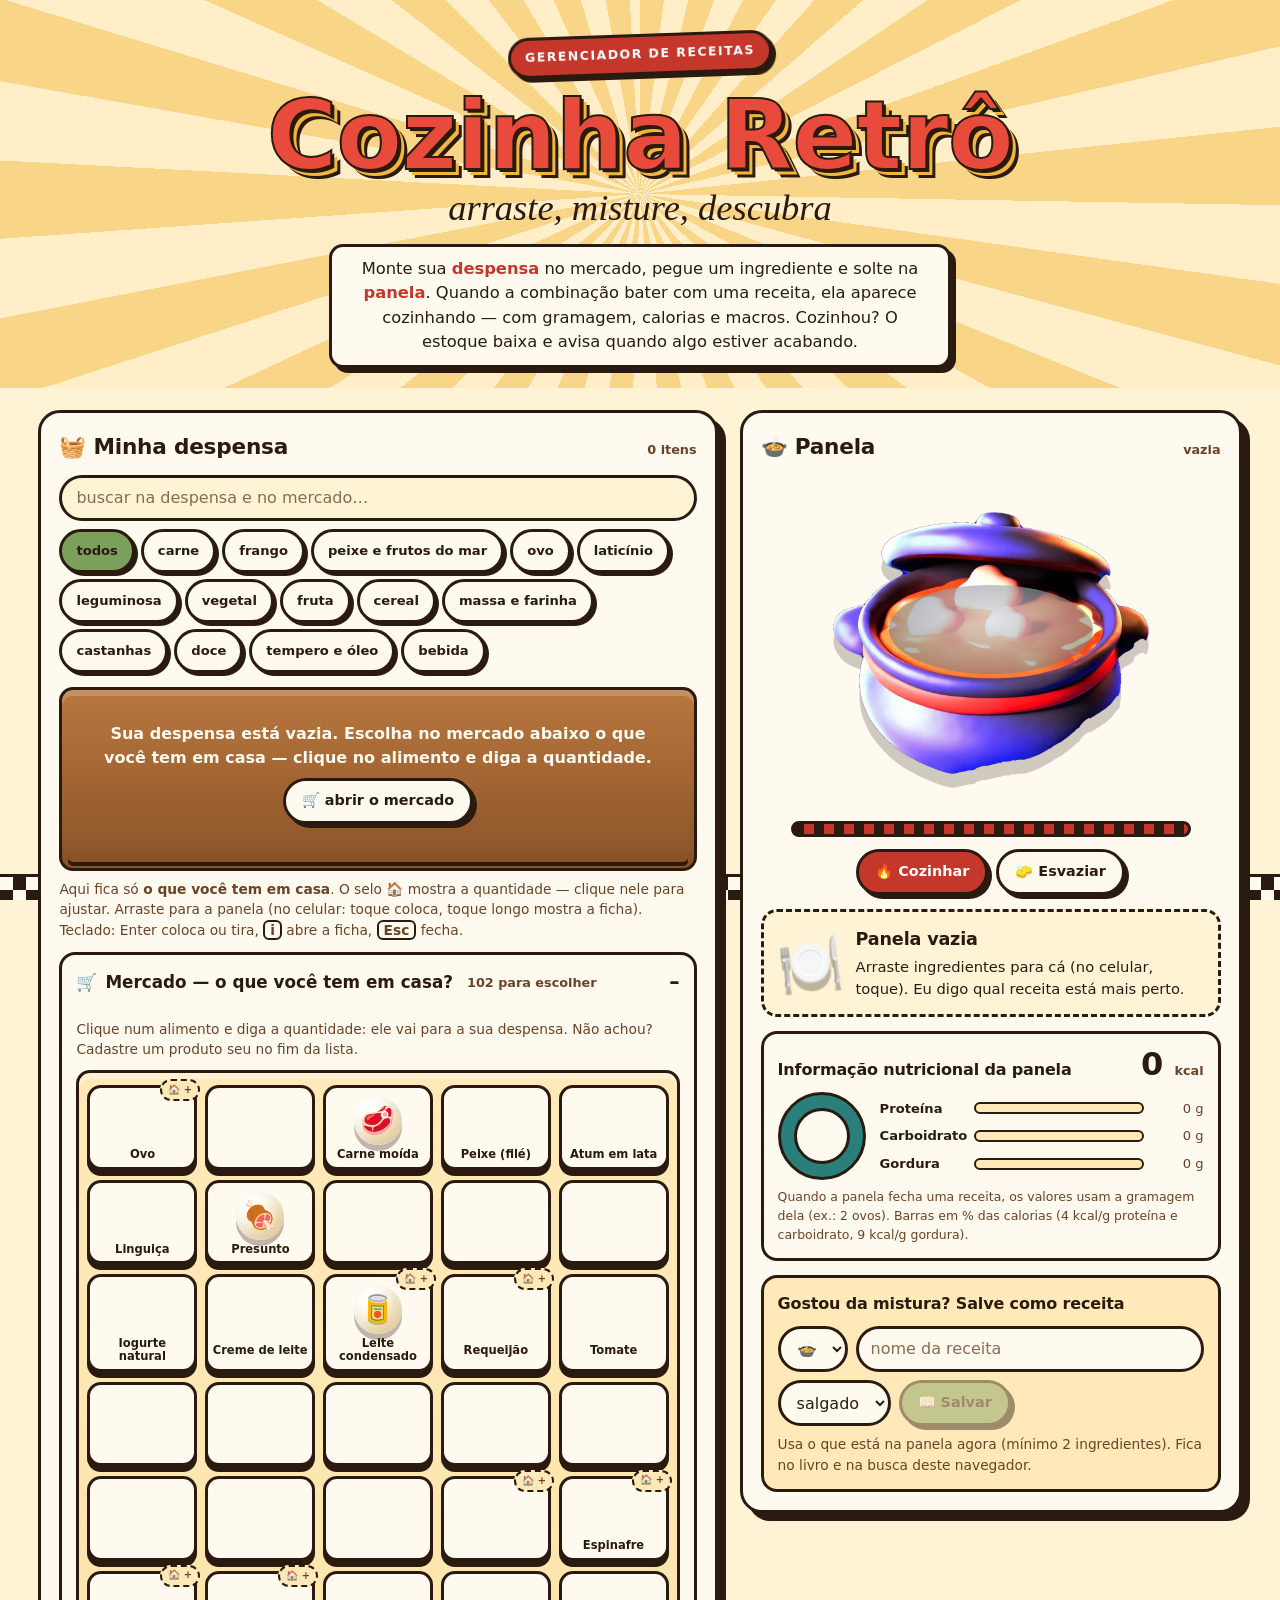
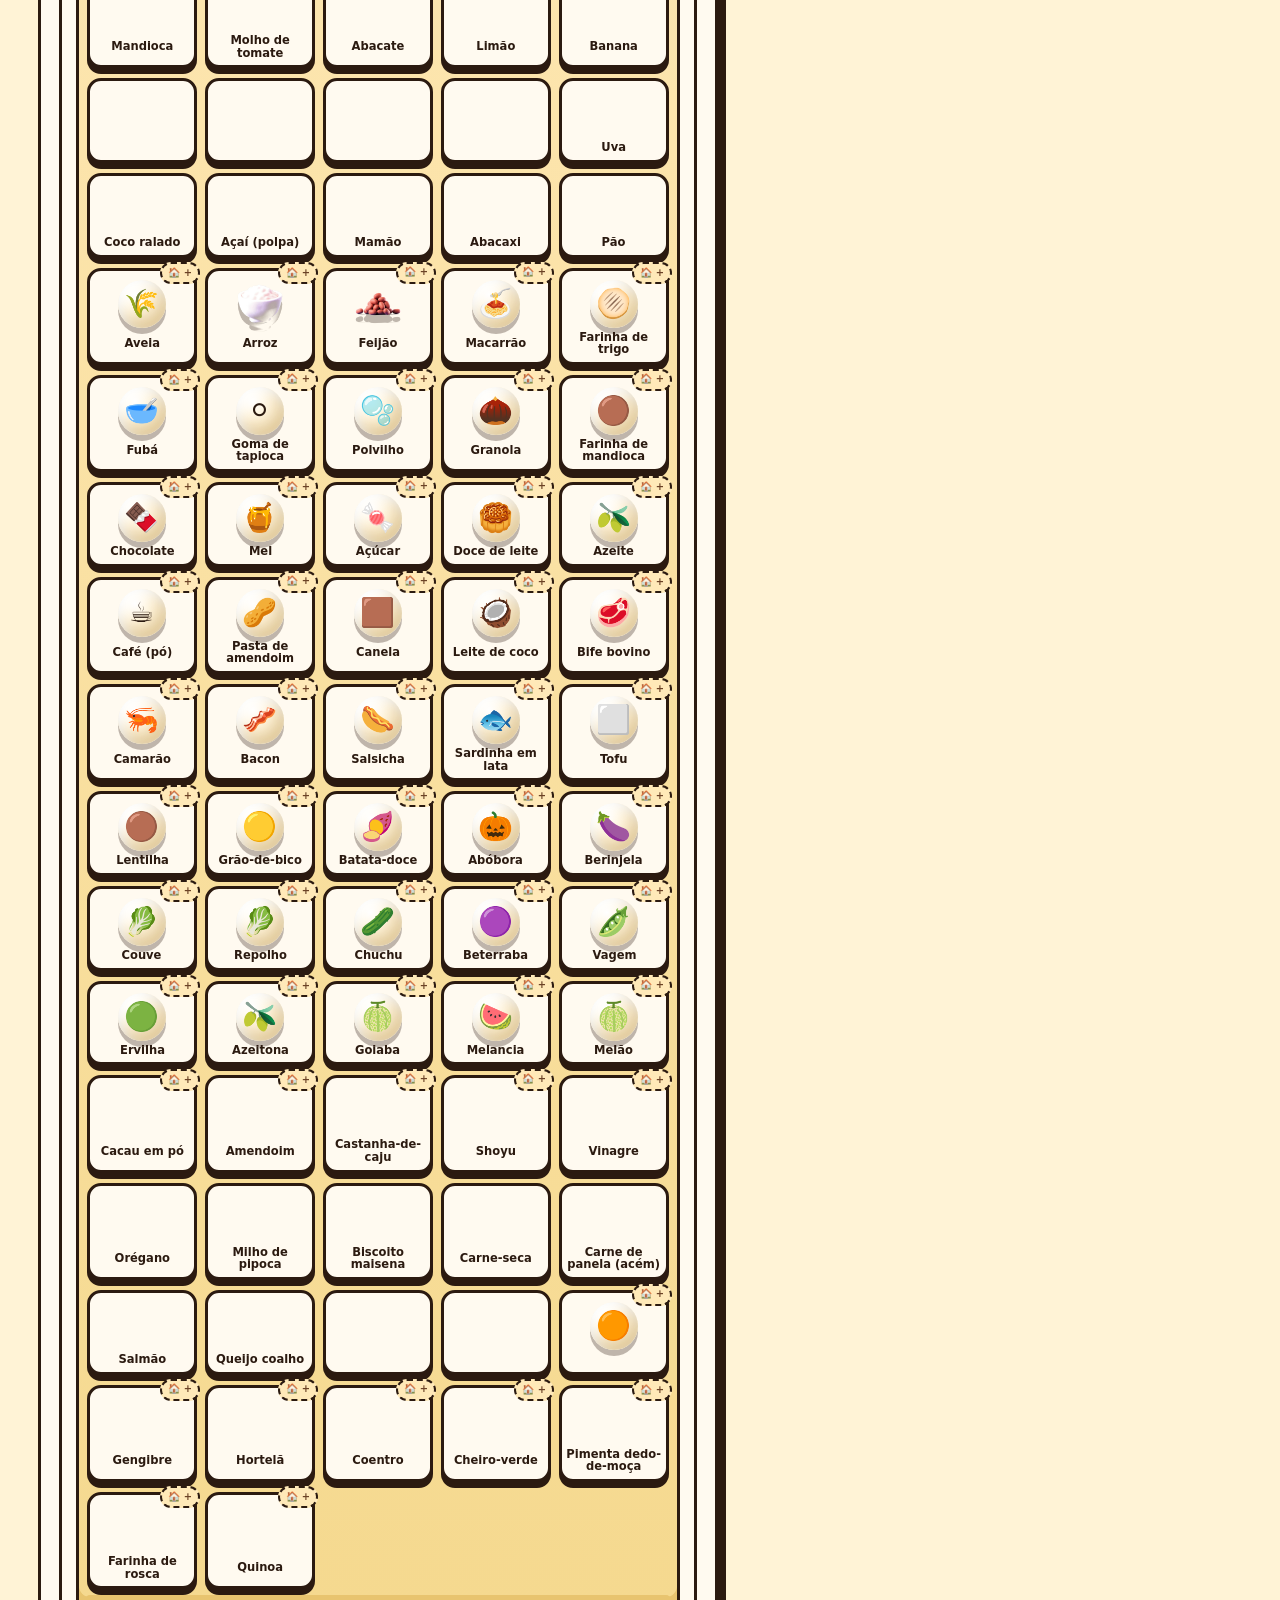
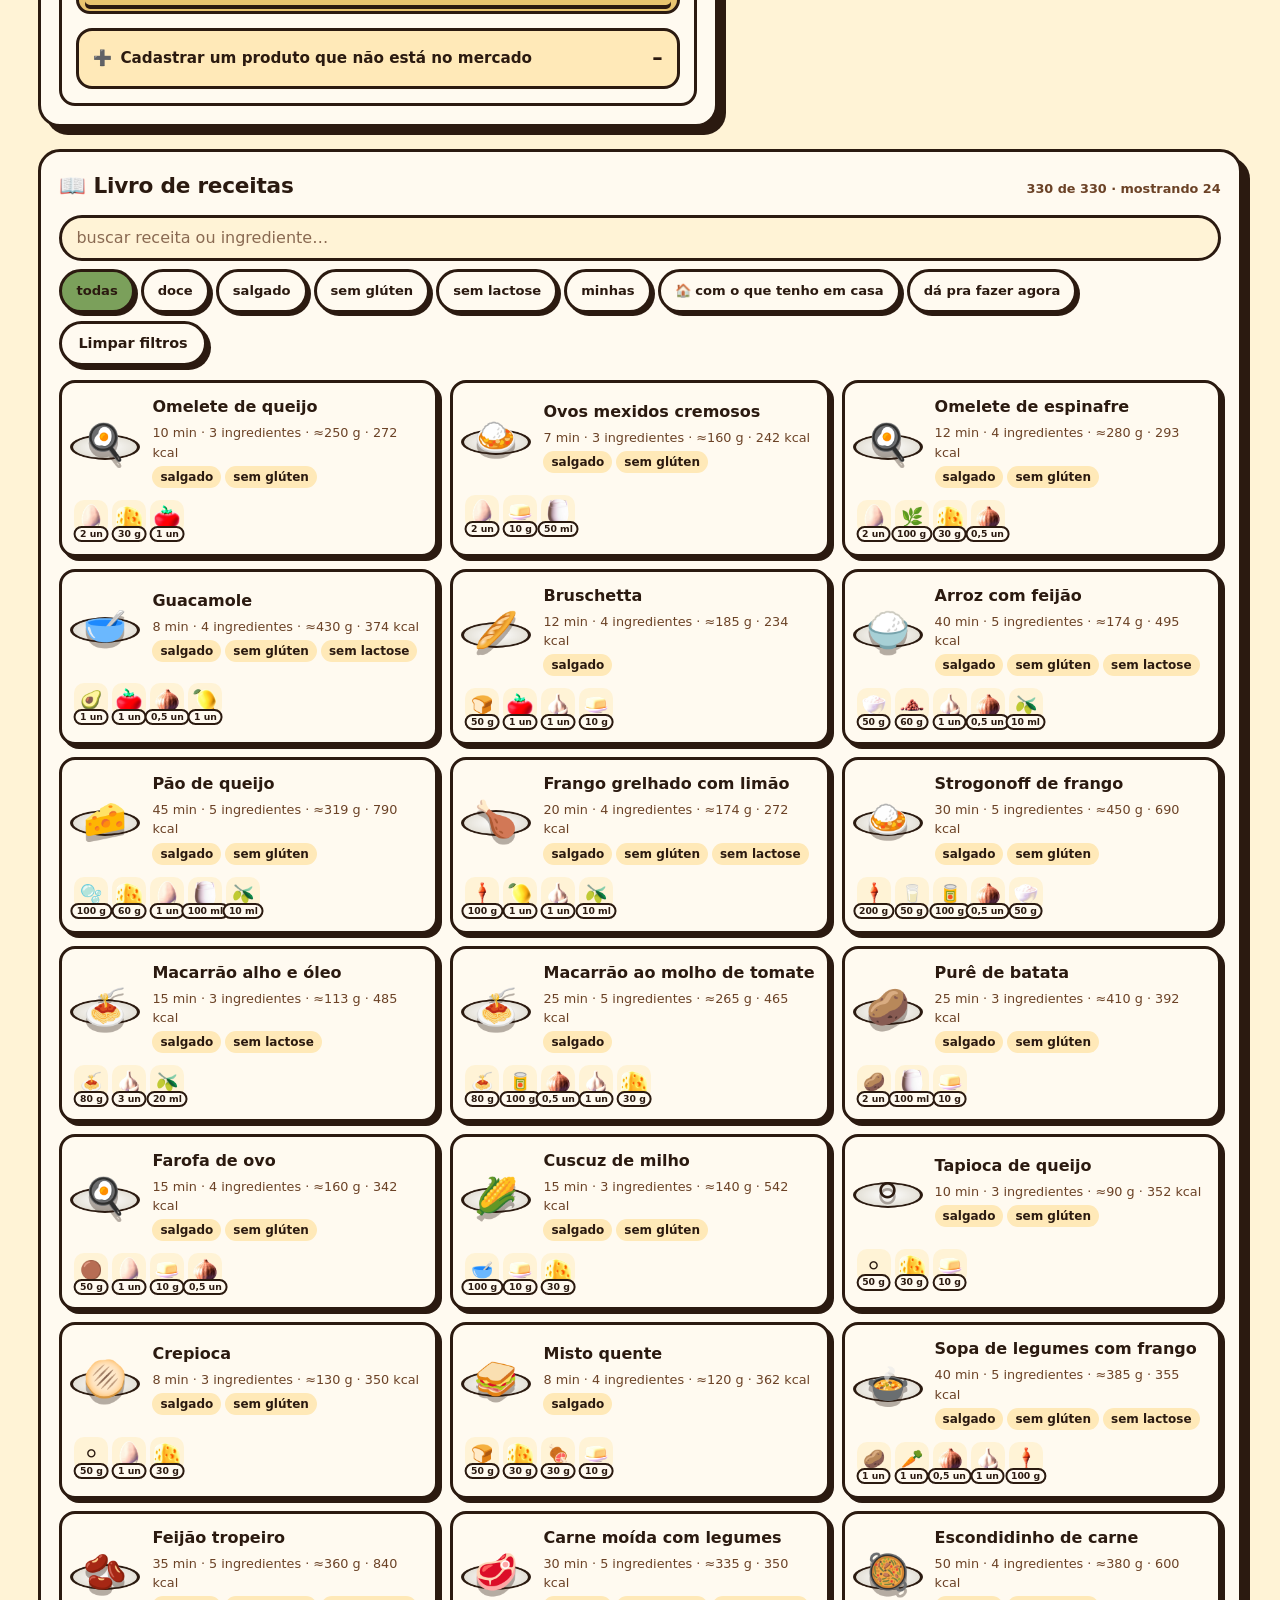
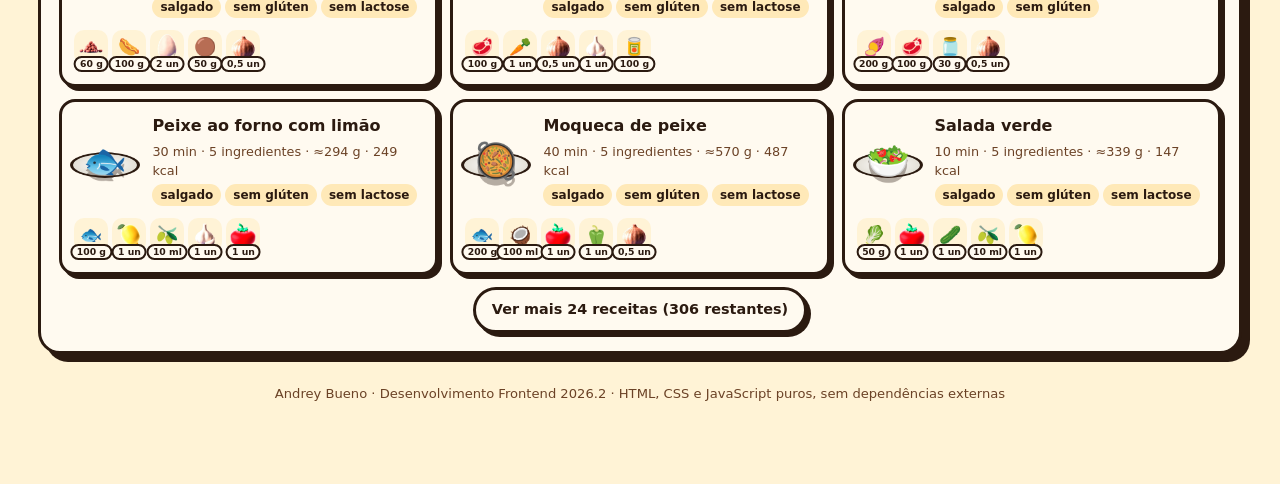
==== commit 94a27bce: "feat(receitas): caldeirao 3D e renders de frango, arroz, feijao e alho" ====
--- a/gerenciador-de-receitas/index.html
+++ b/gerenciador-de-receitas/index.html
@@ -82,6 +82,7 @@
           <div class="panel__cab"><h3 id="t-panela"><span aria-hidden="true">🍲</span> Panela</h3><span class="count" id="cont-pan">vazia</span></div>
           <div class="pot-scene">
             <div class="pot" id="pot">
+              <img class="panela-3d" id="panela-3d" src="assets/panela.webp" alt="" draggable="false">
               <span class="tampa" aria-hidden="true"></span>
               <span class="alca esq" aria-hidden="true"></span><span class="alca dir" aria-hidden="true"></span>
               <span class="colher" aria-hidden="true"></span>
--- a/gerenciador-de-receitas/styles.css
+++ b/gerenciador-de-receitas/styles.css
@@ -177,6 +177,18 @@
 .pot.cozinhando .vapor i { animation: vapor 2.2s ease-in infinite; }
 .vapor i:nth-child(1) { left: -40px; } .vapor i:nth-child(2) { left: -8px; animation-delay: .7s; } .vapor i:nth-child(3) { left: 26px; animation-delay: 1.4s; }
 @keyframes vapor { 0% { opacity: 0; transform: translateY(0) scaleX(1); } 30% { opacity: .9; } 100% { opacity: 0; transform: translateY(-58px) scaleX(2.1); } }
+/* ====== panela 3D (render do Higgsfield); a panela em CSS fica de reserva se a imagem não carregar ====== */
+.pot .panela-3d { display: none; position: absolute; inset: 0; width: 100%; height: 100%; object-fit: contain; pointer-events: none; filter: drop-shadow(0 14px 0 rgba(43,26,16,.22)); }
+.pot.com-render { aspect-ratio: 1; background: none; border: 0; box-shadow: none; transform: none; border-radius: 0; }
+.pot.com-render .panela-3d { display: block; }
+.pot.com-render::before, .pot.com-render::after, .pot.com-render .alca, .pot.com-render .tampa, .pot.com-render .colher { display: none; }
+.pot.com-render .caldo { left: 20%; right: 20%; top: 33%; height: 26%; border-radius: 50%; border: 0; box-shadow: none; background: radial-gradient(ellipse at 50% 40%, rgba(255,211,122,.5), rgba(224,138,42,.3) 70%, transparent 100%); }
+.pot.com-render .caldo.vazio { background: radial-gradient(ellipse at 50% 40%, rgba(216,219,227,.75), rgba(120,123,135,.6) 75%, transparent 100%); }
+.pot.com-render.cozinhando .caldo { box-shadow: 0 0 34px rgba(232,74,59,.55); }
+.pot.com-render .itens { left: 20%; right: 20%; top: 29%; height: 32%; }
+.pot.com-render .vapor { top: 30%; }
+.pot.com-render.over { transform: scale(1.04); box-shadow: none; filter: drop-shadow(0 0 12px rgba(42,127,123,.7)); }
+.pot-scene:has(.pot.com-render) { padding: 10px 10px 0; }
 .burner { height: 16px; border-radius: 999px; background: repeating-linear-gradient(90deg, var(--ink) 0 10px, var(--tomato-deep) 10px 20px); border: 3px solid var(--ink); margin: 8px 30px 0; }
 .pot-actions { display: flex; gap: 8px; flex-wrap: wrap; justify-content: center; margin-top: 12px; }
 .btn { min-height: 44px; border: 3px solid var(--ink); border-radius: 999px; padding: 9px 16px; font-family: var(--display); font-weight: 900; font-size: .9rem; background: var(--paper); box-shadow: 4px 4px 0 var(--ink); transition: transform .1s, box-shadow .1s; }
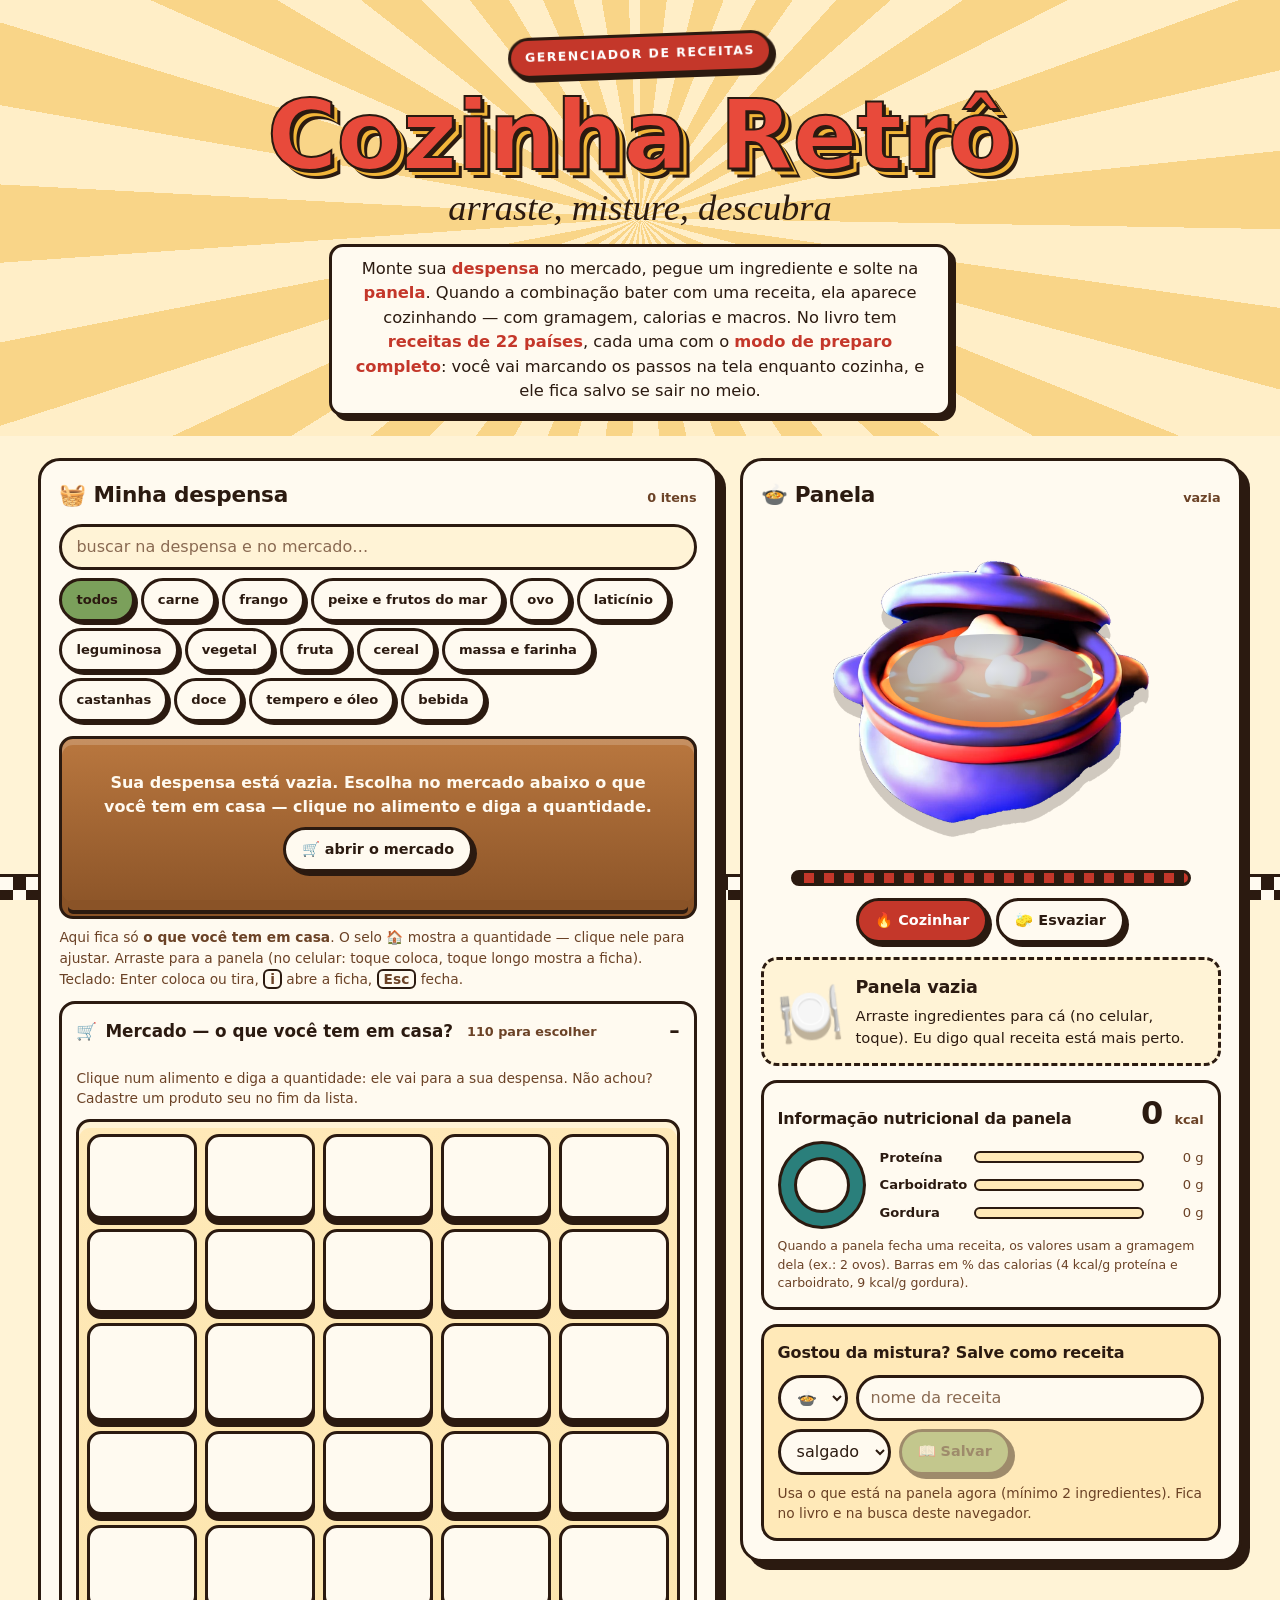
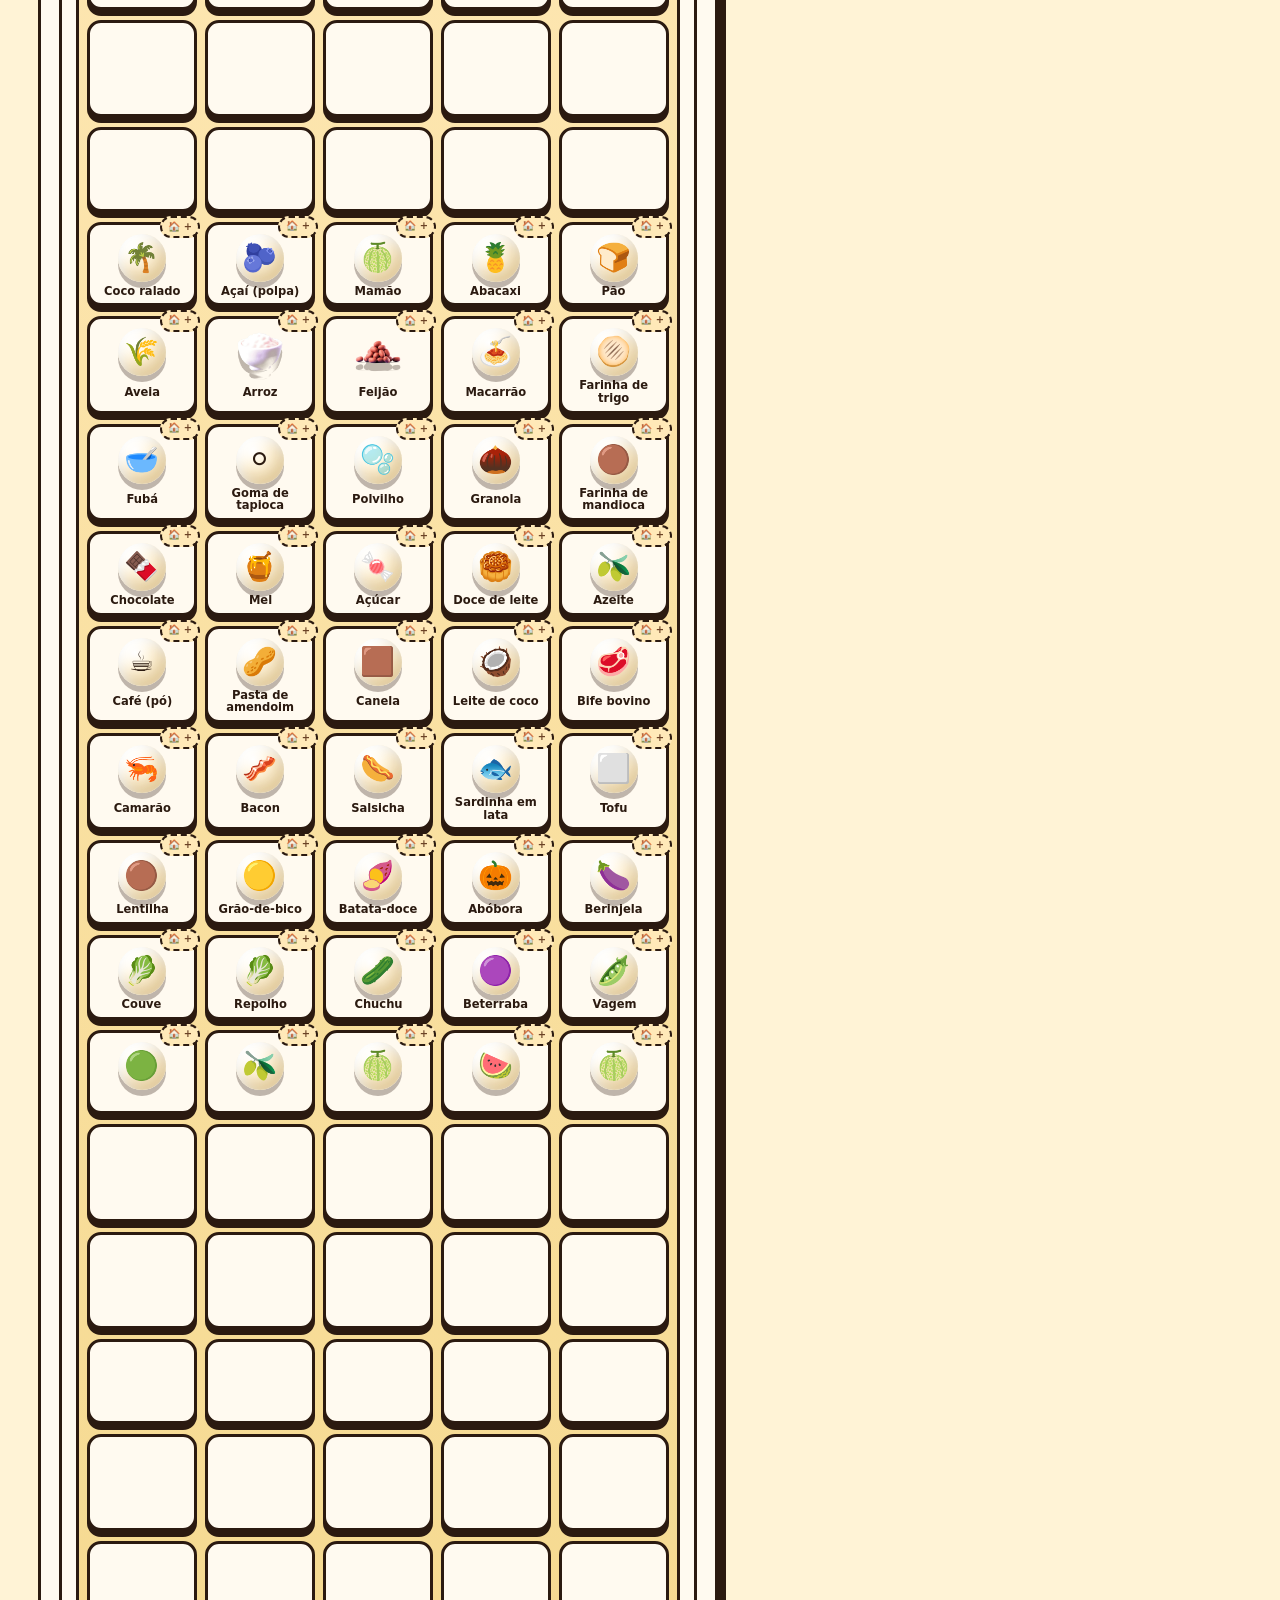
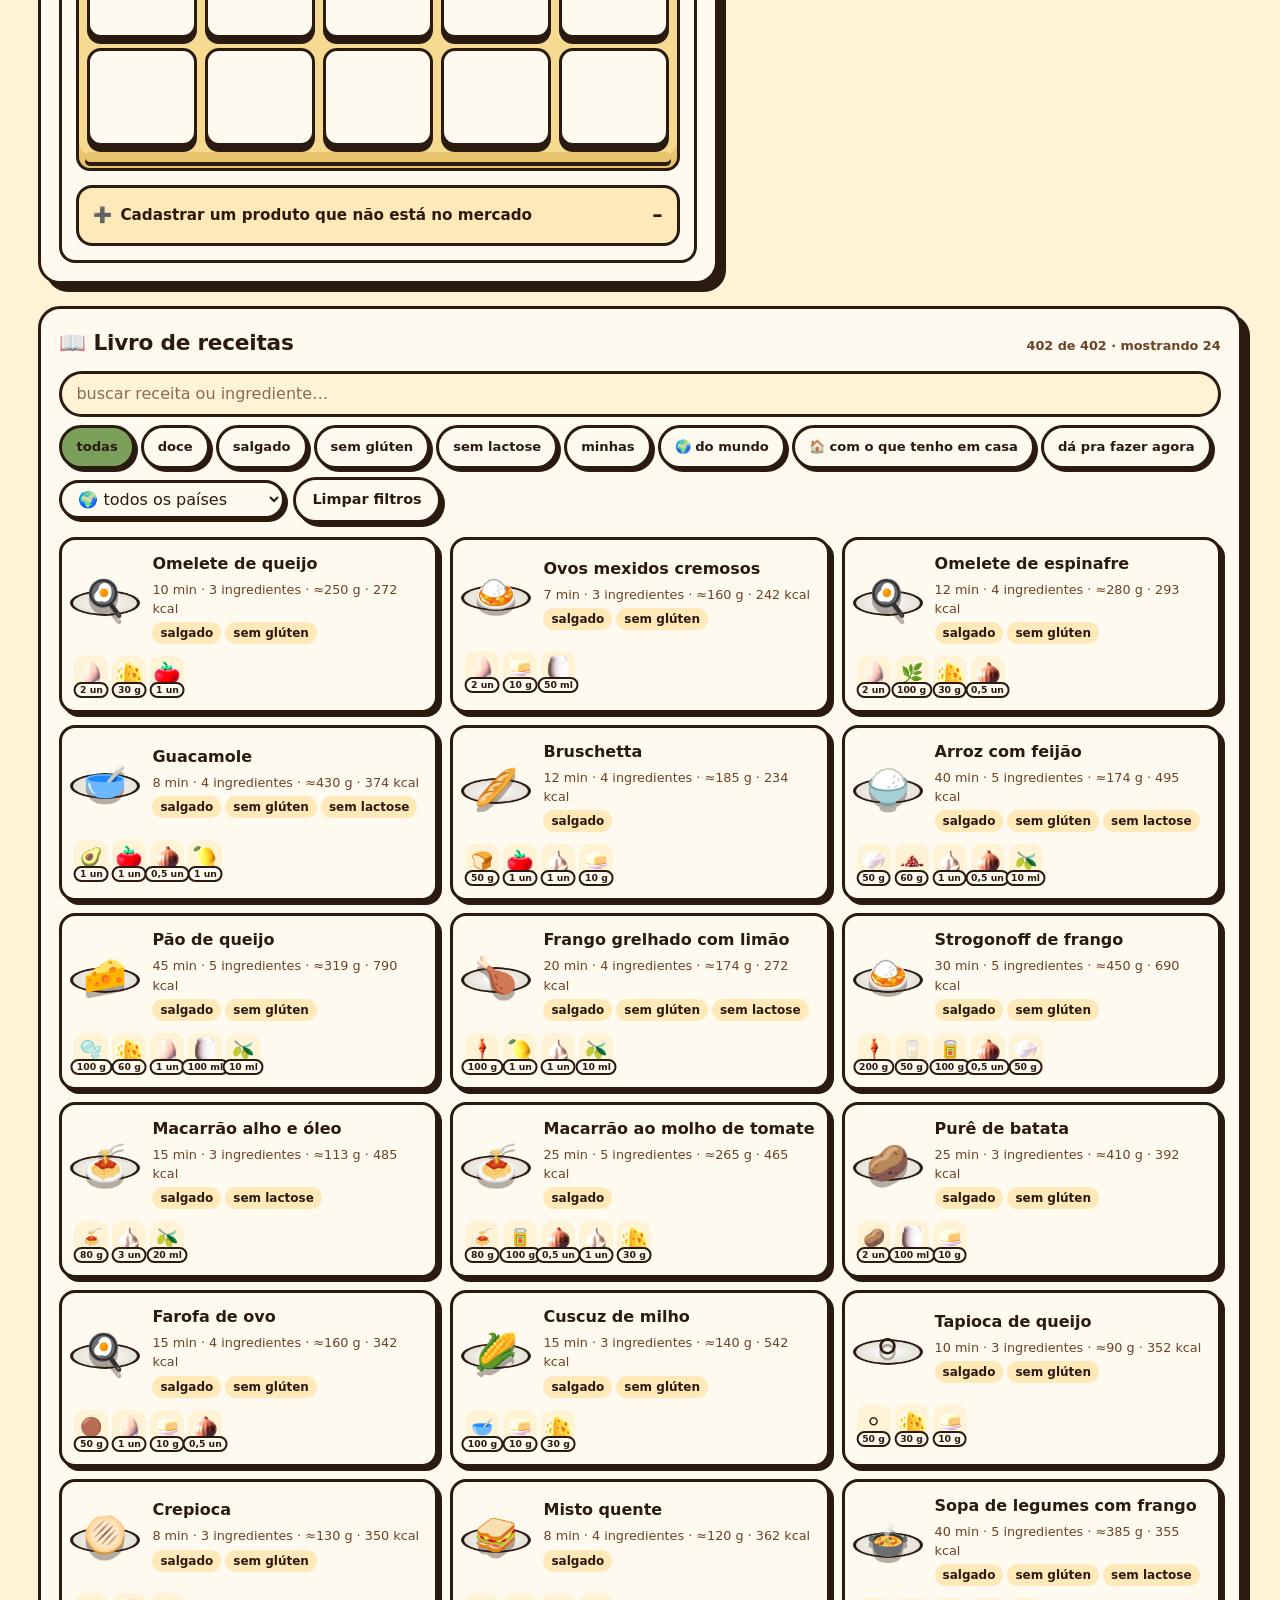
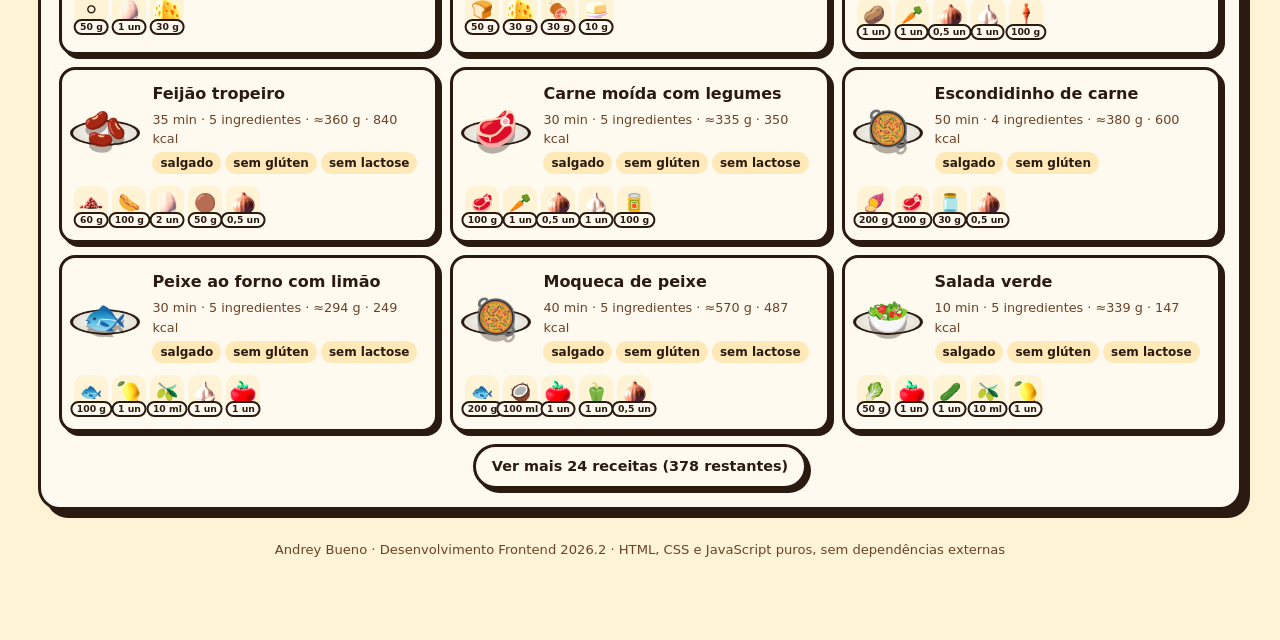
==== commit ace28537: "feat(receitas): 72 receitas do mundo e modo de preparo em checklist" ====
--- a/gerenciador-de-receitas/index.html
+++ b/gerenciador-de-receitas/index.html
@@ -13,7 +13,7 @@
     <header class="hero">
       <span class="badge">Gerenciador de receitas</span>
       <h1>Cozinha Retrô <span>arraste, misture, descubra</span></h1>
-      <p>Monte sua <b>despensa</b> no mercado, pegue um ingrediente e solte na <b>panela</b>. Quando a combinação bater com uma receita, ela aparece cozinhando — com gramagem, calorias e macros. Cozinhou? O estoque baixa e avisa quando algo estiver acabando.</p>
+      <p>Monte sua <b>despensa</b> no mercado, pegue um ingrediente e solte na <b>panela</b>. Quando a combinação bater com uma receita, ela aparece cozinhando — com gramagem, calorias e macros. No livro tem <b>receitas de 22 países</b>, cada uma com o <b>modo de preparo completo</b>: você vai marcando os passos na tela enquanto cozinha, e ele fica salvo se sair no meio.</p>
     </header>
 
     <p id="status" class="status" role="status" aria-live="polite"></p>
@@ -140,9 +140,13 @@
               <button class="chip" type="button" data-rf="sem-gluten">sem glúten</button>
               <button class="chip" type="button" data-rf="sem-lactose">sem lactose</button>
               <button class="chip" type="button" data-rf="minha">minhas</button>
+              <button class="chip" type="button" data-rf="do-mundo">🌍 do mundo</button>
               <button class="chip" type="button" data-rf="em-casa">🏠 com o que tenho em casa</button>
               <button class="chip" type="button" data-rf="da-para-fazer">dá pra fazer agora</button>
             </div>
+            <label class="campo campo--pais"><span class="somente-leitor">País</span>
+              <select id="filtro-pais" aria-label="Filtrar por país"><option value="todos">🌍 todos os países</option></select>
+            </label>
             <button class="btn ghostb" id="limpar-filtros" type="button">Limpar filtros</button>
           </form>
           <div class="book" id="book"></div>
--- a/gerenciador-de-receitas/styles.css
+++ b/gerenciador-de-receitas/styles.css
@@ -308,3 +308,39 @@
   *, *::before, *::after { animation: none !important; transition: none !important; }
   .pot.cozinhando .vapor i { opacity: .6; transform: translateY(-30px) scaleX(1.6); }
 }
+
+/* ====== receitas do mundo: bandeira, país e "sobre" ====== */
+.plate .flag { position: absolute; top: -6px; right: -8px; font-size: 1.05rem; line-height: 1; background: var(--paper); border: 2px solid var(--ink); border-radius: 999px; padding: 1px 3px; filter: none; }
+.tag--pais { background: var(--teal); color: var(--paper); }
+.ficha .sobre { margin-top: 8px; font-family: var(--serif); font-style: italic; font-size: .92rem; color: var(--choc-2); }
+.campo--pais { display: inline-grid; }
+.campo--pais select { font: inherit; background: var(--paper); border: 3px solid var(--ink); border-radius: 999px; padding: 6px 12px; box-shadow: 3px 3px 0 var(--ink); max-width: 230px; }
+
+/* ====== modo de preparo: o checklist que se marca cozinhando ====== */
+.preparo { margin-top: 14px; border: 3px solid var(--ink); border-radius: 16px; background: var(--paper); padding: 12px; box-shadow: 4px 4px 0 var(--ink); }
+.preparo__cab { display: flex; align-items: baseline; justify-content: space-between; gap: 8px; flex-wrap: wrap; }
+.preparo__cab h4 { font-size: 1rem; }
+.preparo__cont { font-family: var(--display); font-weight: 800; font-size: .78rem; text-transform: uppercase; letter-spacing: .04em; color: var(--choc-2); }
+.preparo__barra { display: block; height: 14px; margin: 8px 0 12px; border: 3px solid var(--ink); border-radius: 999px; background: var(--cream); overflow: hidden; }
+.preparo__fill { display: block; height: 100%; width: 0; background: repeating-linear-gradient(135deg, var(--avocado) 0 10px, var(--avocado-deep) 10px 20px); transition: width .25s ease-out; }
+.preparo .passos { list-style: none; margin: 0; padding: 0; display: grid; gap: 8px; }
+.passo__btn { width: 100%; min-height: 44px; display: grid; grid-template-columns: 30px 1fr auto; align-items: center; gap: 10px; text-align: left; padding: 8px 10px; background: var(--cream); border: 3px solid var(--ink); border-radius: 14px; transition: transform .12s, background .15s; }
+.passo__btn:hover { transform: translate(-2px, -2px); box-shadow: 3px 3px 0 var(--ink); }
+.passo__marca { width: 30px; height: 30px; display: grid; place-items: center; border-radius: 50%; border: 3px solid var(--ink); background: var(--paper); font-family: var(--display); font-weight: 900; font-size: .92rem; }
+.passo__txt { font-size: .93rem; line-height: 1.35; }
+.passo__min { font-style: normal; font-family: var(--display); font-weight: 800; font-size: .7rem; text-transform: uppercase; background: var(--cream-2); border: 2px solid var(--ink); border-radius: 999px; padding: 1px 7px; white-space: nowrap; }
+.passo.atual .passo__btn { background: #fff0c2; border-color: var(--tomato-deep); box-shadow: 3px 3px 0 var(--tomato-deep); }
+.passo.atual .passo__marca { background: var(--tomato); color: var(--paper); }
+.passo.feito .passo__btn { background: #e6f2d9; }
+.passo.feito .passo__marca { background: var(--avocado-deep); color: var(--paper); }
+.passo.feito .passo__txt { color: var(--choc-2); }
+.preparo__acts { display: flex; align-items: center; justify-content: space-between; gap: 8px; flex-wrap: wrap; margin-top: 10px; }
+.preparo__dica { font-size: .82rem; color: var(--choc-2); }
+.preparo__fim { font-family: var(--display); font-weight: 900; color: var(--avocado-deep); }
+.preparo.completo { border-color: var(--avocado-deep); box-shadow: 4px 4px 0 var(--avocado-deep); }
+.preparo.completo .preparo__fill { background: var(--avocado-deep); }
+@media (max-width: 720px) {
+  .passo__btn { grid-template-columns: 28px 1fr; }
+  .passo__min { grid-column: 2; justify-self: start; }
+  .campo--pais select { max-width: 100%; width: 100%; }
+}
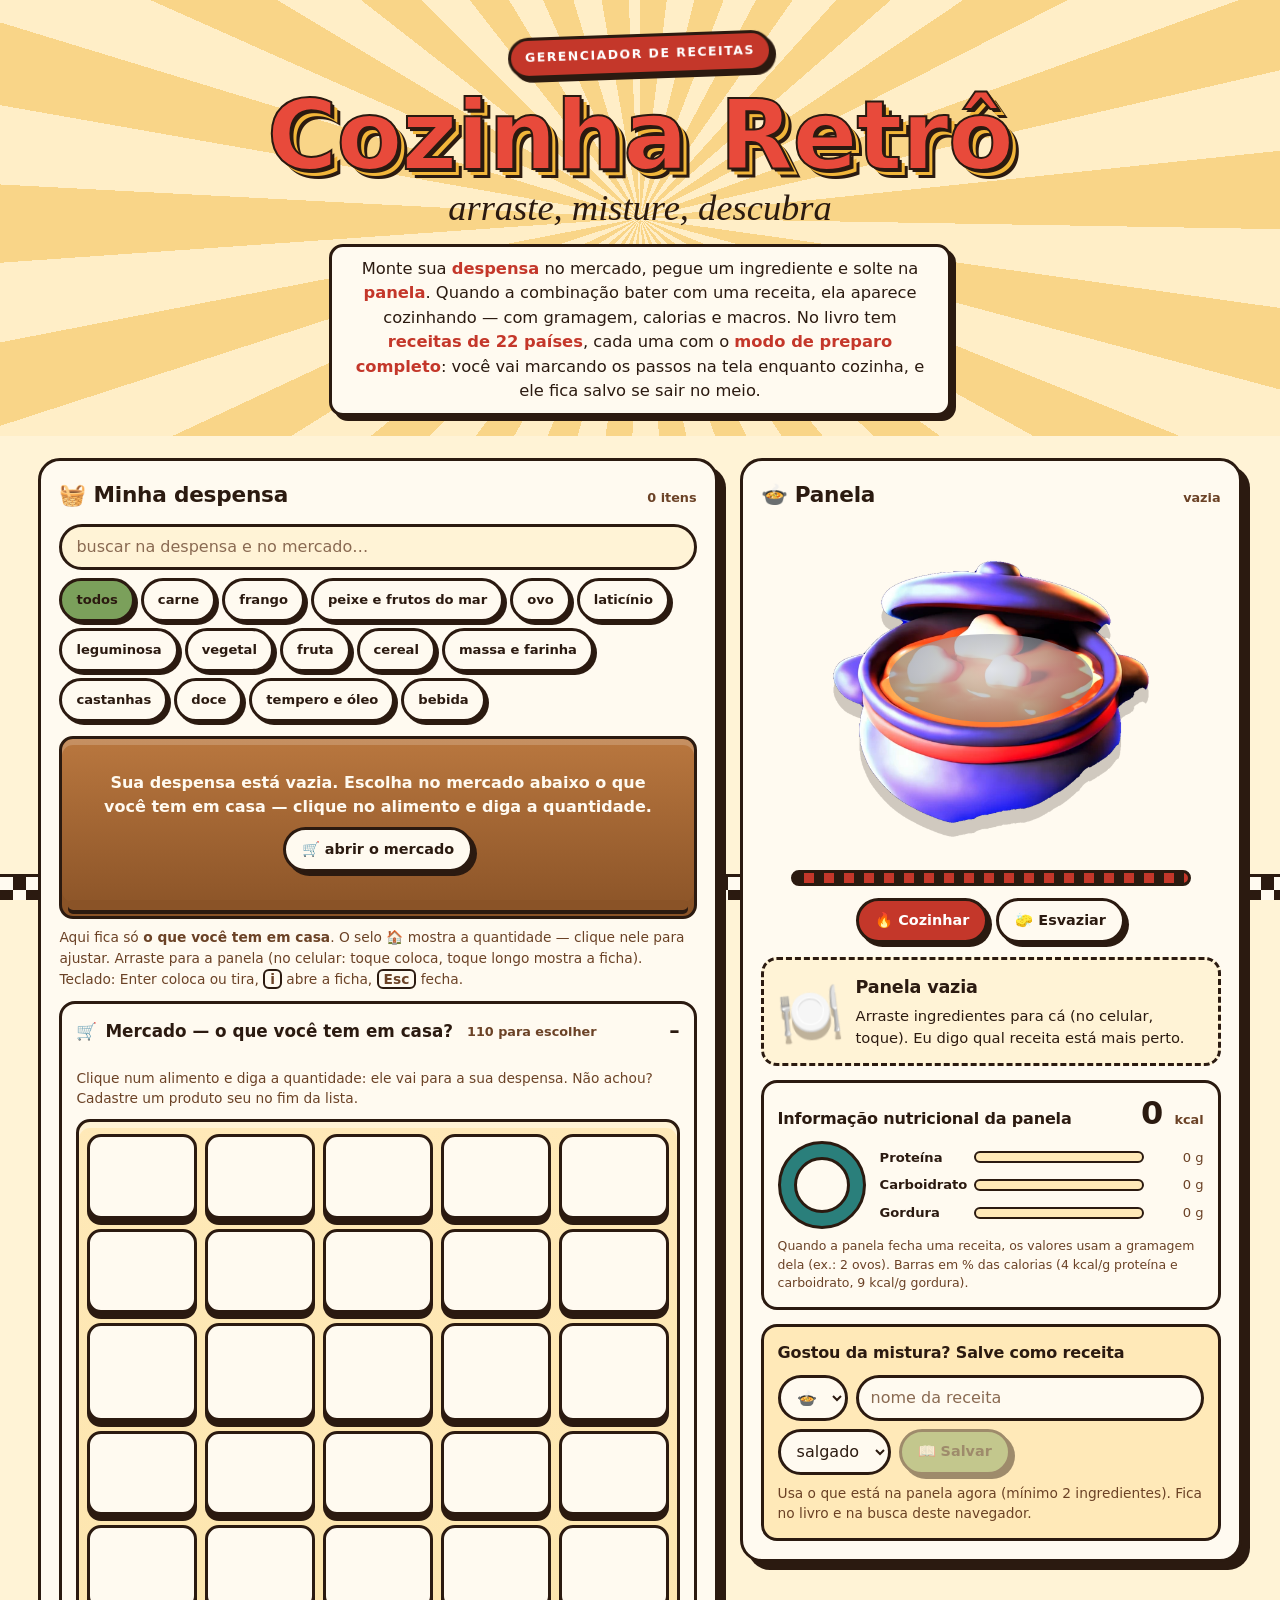
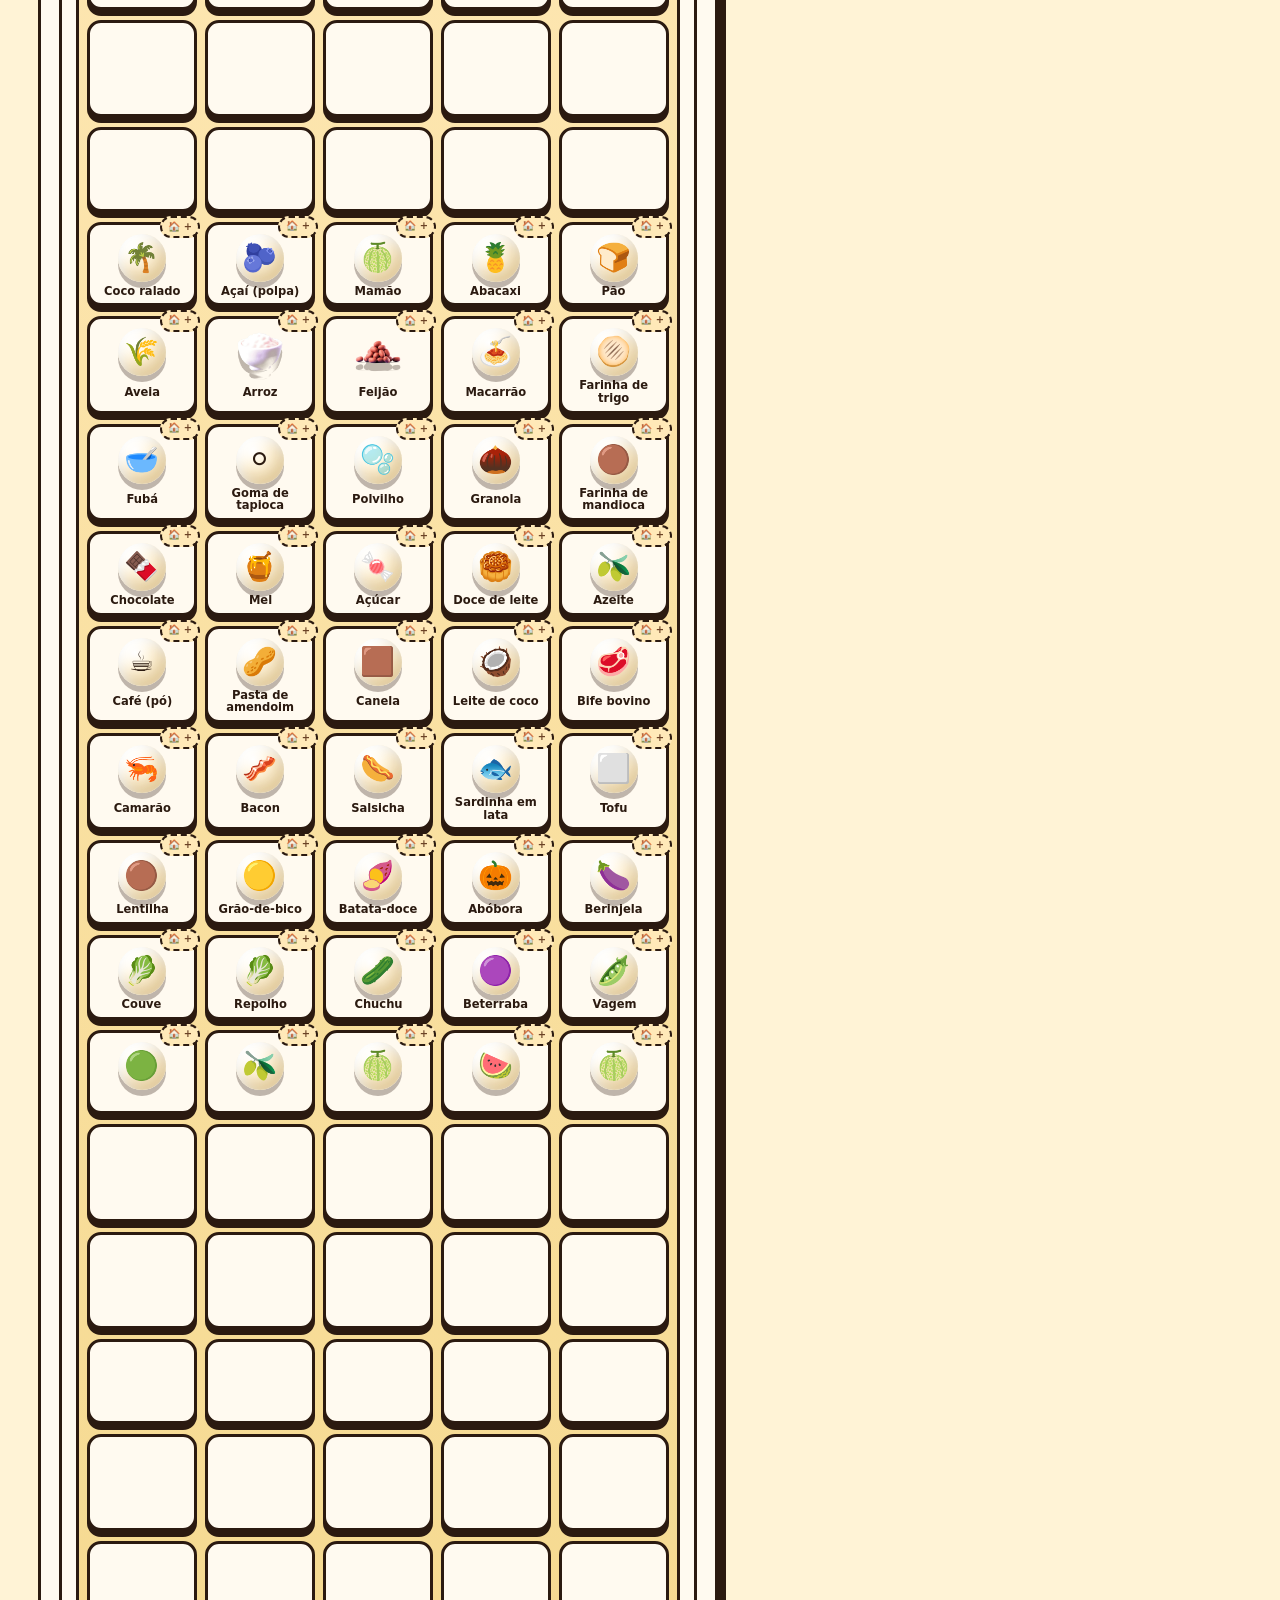
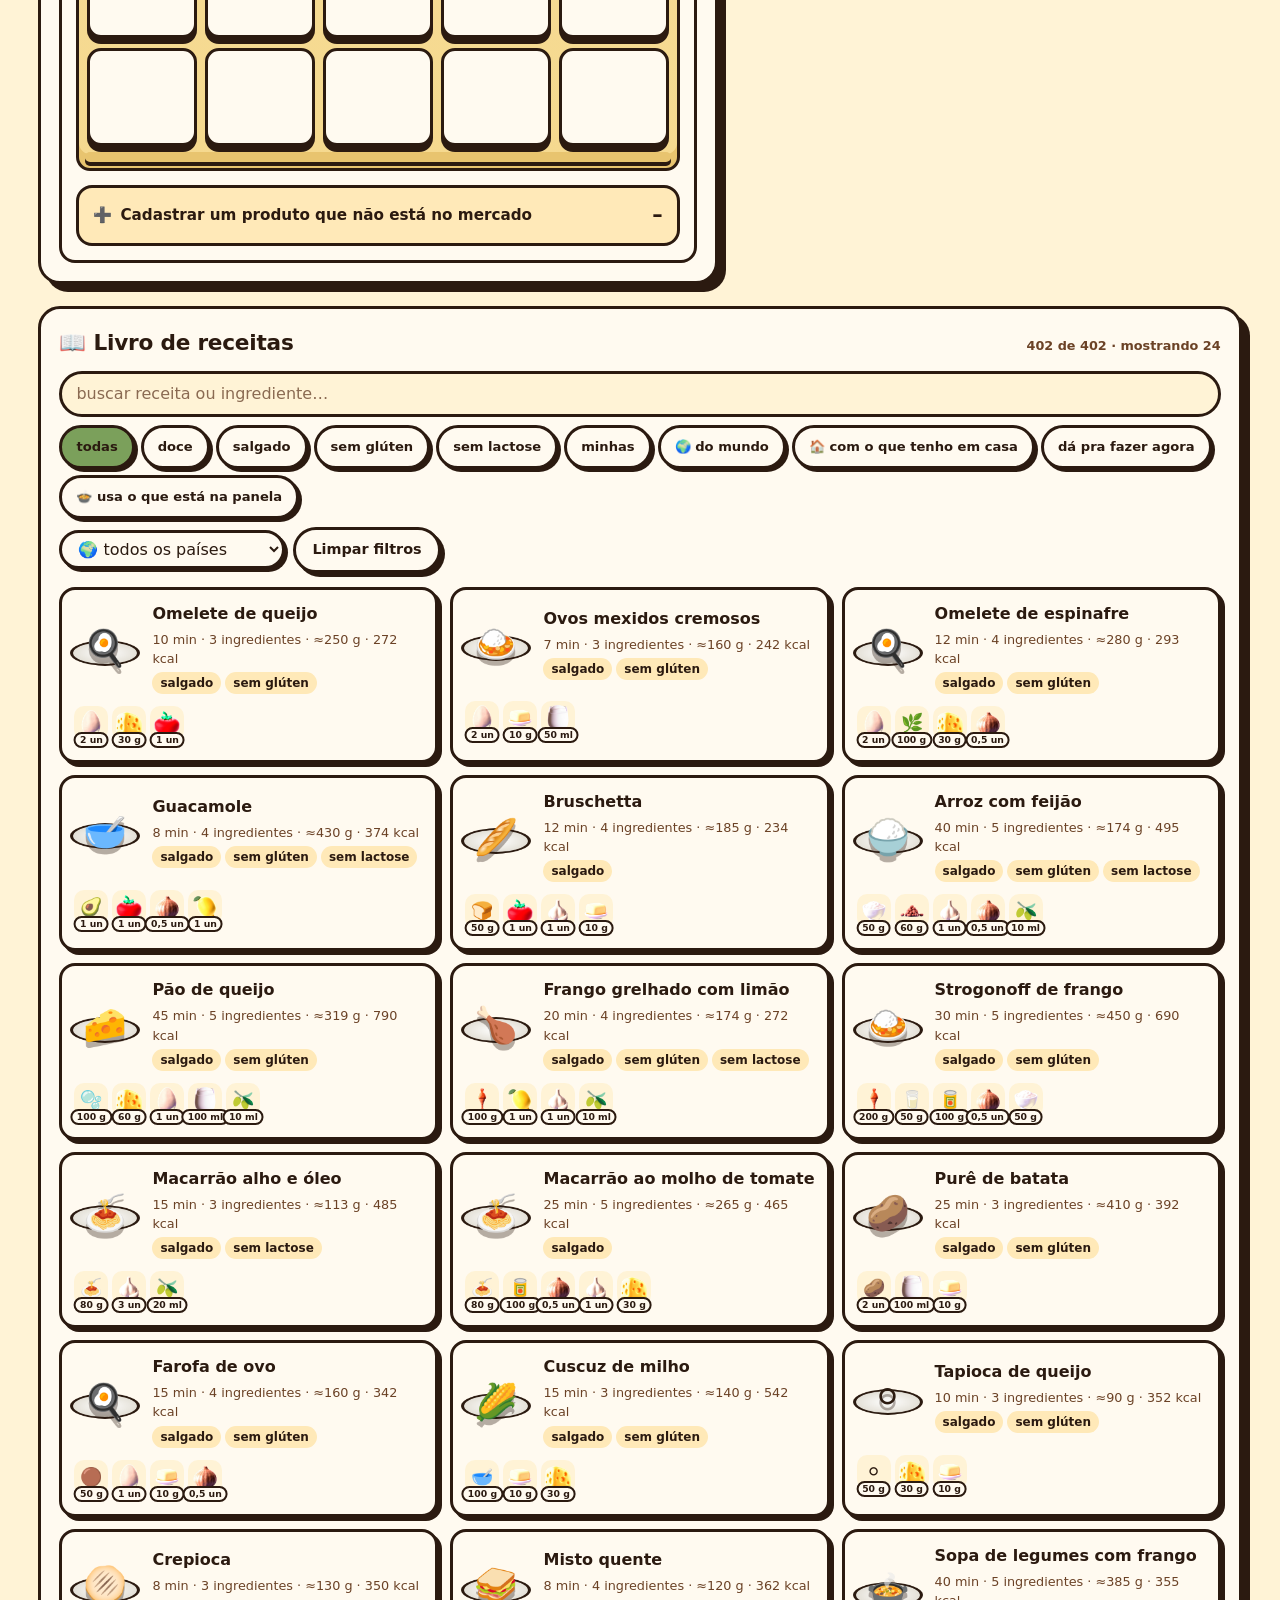
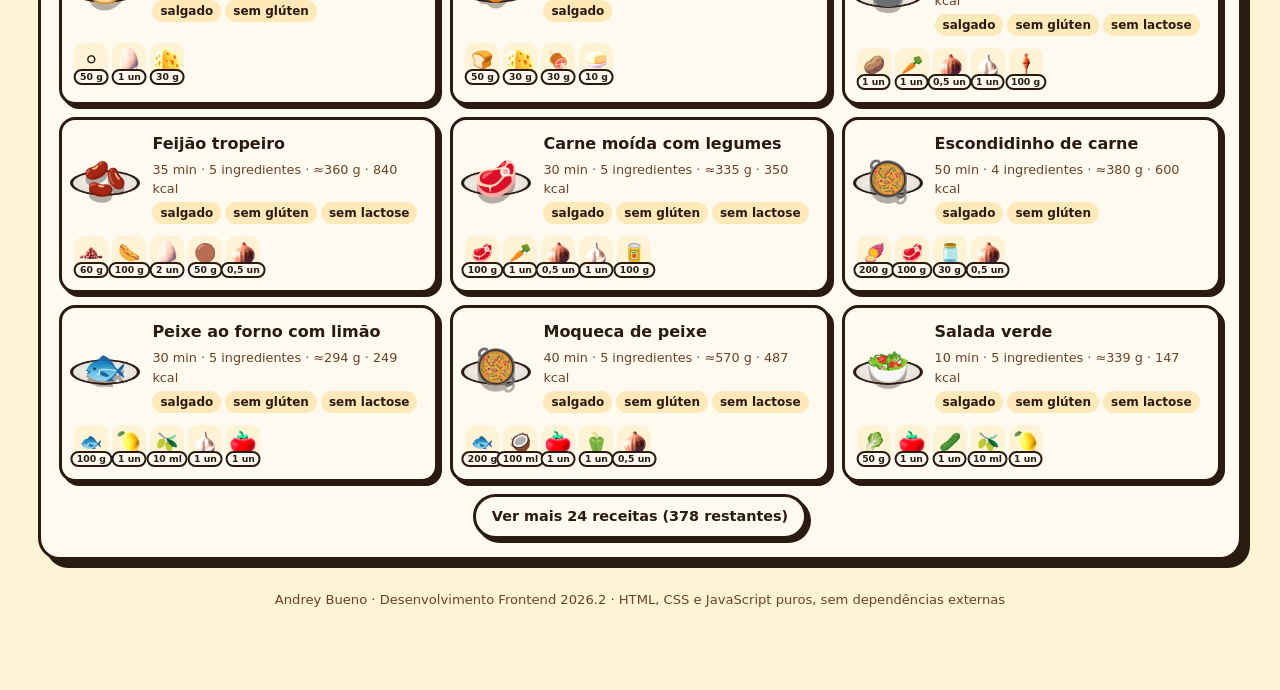
==== commit f29edd40: "feat(receitas): app instalavel e sugestoes da panela" ====
--- a/gerenciador-de-receitas/index.html
+++ b/gerenciador-de-receitas/index.html
@@ -6,6 +6,15 @@
     <meta name="description" content="Gerenciador de receitas: arraste ingredientes, descubra receitas e veja os macros.">
     <title>Cozinha Retrô | Gerenciador de receitas</title>
     <link rel="stylesheet" href="styles.css">
+    <!-- instalável: vira app na tela de início do iPhone e do Android, e abre offline -->
+    <link rel="manifest" href="manifest.webmanifest">
+    <meta name="theme-color" content="#e84a3b">
+    <link rel="icon" href="assets/icone-192.png" sizes="192x192" type="image/png">
+    <link rel="apple-touch-icon" href="assets/icone-180.png">
+    <meta name="apple-mobile-web-app-capable" content="yes">
+    <meta name="mobile-web-app-capable" content="yes">
+    <meta name="apple-mobile-web-app-status-bar-style" content="default">
+    <meta name="apple-mobile-web-app-title" content="Cozinha Retrô">
   </head>
   <body>
     <a class="skip-link" href="#cozinha">Pular para a cozinha</a>
@@ -15,6 +24,16 @@
       <h1>Cozinha Retrô <span>arraste, misture, descubra</span></h1>
       <p>Monte sua <b>despensa</b> no mercado, pegue um ingrediente e solte na <b>panela</b>. Quando a combinação bater com uma receita, ela aparece cozinhando — com gramagem, calorias e macros. No livro tem <b>receitas de 22 países</b>, cada uma com o <b>modo de preparo completo</b>: você vai marcando os passos na tela enquanto cozinha, e ele fica salvo se sair no meio.</p>
     </header>
+
+    <aside class="instalar" id="instalar" hidden>
+      <span class="instalar__icone" aria-hidden="true">📲</span>
+      <div class="instalar__texto">
+        <b>Dá pra instalar no celular</b>
+        <p id="instalar-como">No iPhone: botão <b>Compartilhar</b> → <b>Adicionar à Tela de Início</b>. Fica com ícone próprio e funciona sem internet.</p>
+      </div>
+      <button class="btn green sm" id="instalar-btn" type="button" hidden>Instalar</button>
+      <button class="instalar__x" id="instalar-fechar" type="button" aria-label="Fechar aviso de instalação">✕</button>
+    </aside>
 
     <p id="status" class="status" role="status" aria-live="polite"></p>
 
@@ -97,6 +116,10 @@
             <button class="btn ghostb" id="limpar" type="button">🧽 Esvaziar</button>
           </div>
           <div class="resultado" id="resultado" role="status" aria-live="polite"></div>
+          <section class="sugestoes" id="sugestoes" aria-labelledby="t-sug" hidden>
+            <div class="sugestoes__cab"><h4 id="t-sug"><span aria-hidden="true">💡</span> O que essa panela alcança</h4><span class="count" id="cont-sug"></span></div>
+            <div class="sugestoes__lista" id="sug-lista" role="group" aria-label="Receitas que usam o que está na panela"></div>
+          </section>
 
           <div class="nutri" aria-live="polite" aria-atomic="true">
             <div class="nutri__cab"><h4 id="nutri-titulo">Informação nutricional da panela</h4><span class="kcal-big"><span id="n-kcal">0</span> <small>kcal</small></span></div>
@@ -143,6 +166,7 @@
               <button class="chip" type="button" data-rf="do-mundo">🌍 do mundo</button>
               <button class="chip" type="button" data-rf="em-casa">🏠 com o que tenho em casa</button>
               <button class="chip" type="button" data-rf="da-para-fazer">dá pra fazer agora</button>
+              <button class="chip" type="button" data-rf="usa-panela">🍲 usa o que está na panela</button>
             </div>
             <label class="campo campo--pais"><span class="somente-leitor">País</span>
               <select id="filtro-pais" aria-label="Filtrar por país"><option value="todos">🌍 todos os países</option></select>
--- a/gerenciador-de-receitas/styles.css
+++ b/gerenciador-de-receitas/styles.css
@@ -344,3 +344,33 @@
   .passo__min { grid-column: 2; justify-self: start; }
   .campo--pais select { max-width: 100%; width: 100%; }
 }
+
+/* ====== cartão "dá pra instalar" (PWA) ====== */
+.instalar[hidden] { display: none; }
+.instalar { position: relative; display: flex; align-items: center; gap: 12px; flex-wrap: wrap; max-width: 62ch; margin: 16px auto 0; padding: 12px 40px 12px 14px; border: 3px solid var(--ink); border-radius: 16px; background: var(--cream-2); box-shadow: 5px 5px 0 var(--ink); animation: pop .3s; }
+.instalar__icone { font-size: 1.8rem; line-height: 1; }
+.instalar__texto { flex: 1 1 220px; min-width: 0; }
+.instalar__texto b { font-family: var(--display); font-size: .98rem; display: block; }
+.instalar__texto p { font-size: .86rem; color: var(--choc-2); margin-top: 2px; }
+.instalar__texto p b { display: inline; font-size: inherit; color: var(--ink); }
+.instalar__x { position: absolute; top: 6px; right: 8px; width: 32px; height: 32px; border: 0; background: none; font-family: var(--display); font-weight: 900; color: var(--choc-2); border-radius: 50%; }
+.instalar__x:hover { background: var(--paper); color: var(--ink); }
+@media (max-width: 600px) { .instalar { margin-inline: 0; } }
+
+/* ====== sugestões da panela: tudo que dá pra fazer com o que está lá dentro ====== */
+.sugestoes[hidden] { display: none; }
+.sugestoes { margin-top: 12px; padding: 12px; border: 3px solid var(--ink); border-radius: 16px; background: var(--cream); }
+.sugestoes__cab { display: flex; align-items: baseline; justify-content: space-between; gap: 8px; flex-wrap: wrap; }
+.sugestoes__cab h4 { font-size: 1rem; font-weight: 900; }
+.sugestoes__lista { display: grid; grid-template-columns: repeat(auto-fill, minmax(190px, 1fr)); gap: 8px; margin-top: 10px; }
+.sug { display: grid; grid-template-columns: 34px 1fr; align-items: center; gap: 8px; min-height: 44px; padding: 8px 10px; text-align: left; background: var(--paper); border: 3px solid var(--ink); border-radius: 12px; box-shadow: 3px 3px 0 var(--ink); transition: transform .12s; }
+.sug:hover { transform: translate(-2px, -2px); }
+.sug__emoji { font-size: 1.5rem; line-height: 1; filter: drop-shadow(0 3px 0 rgba(43,26,16,.28)); }
+.sug__info { display: grid; gap: 1px; min-width: 0; }
+.sug__info b { font-family: var(--display); font-size: .88rem; line-height: 1.15; }
+.sug__info small { font-size: .74rem; color: var(--choc-2); }
+.sug.emcasa { background: #fff8e1; border-color: var(--wood-dark); }
+.sug.emcasa .sug__info small { color: var(--wood-dark); font-weight: 700; }
+.sug.pronta { background: #e6f2d9; border-color: var(--avocado-deep); box-shadow: 3px 3px 0 var(--avocado-deep); }
+.sug.pronta .sug__info small { color: var(--avocado-deep); font-weight: 700; }
+.sug__mais { grid-column: 1 / -1; justify-self: center; }
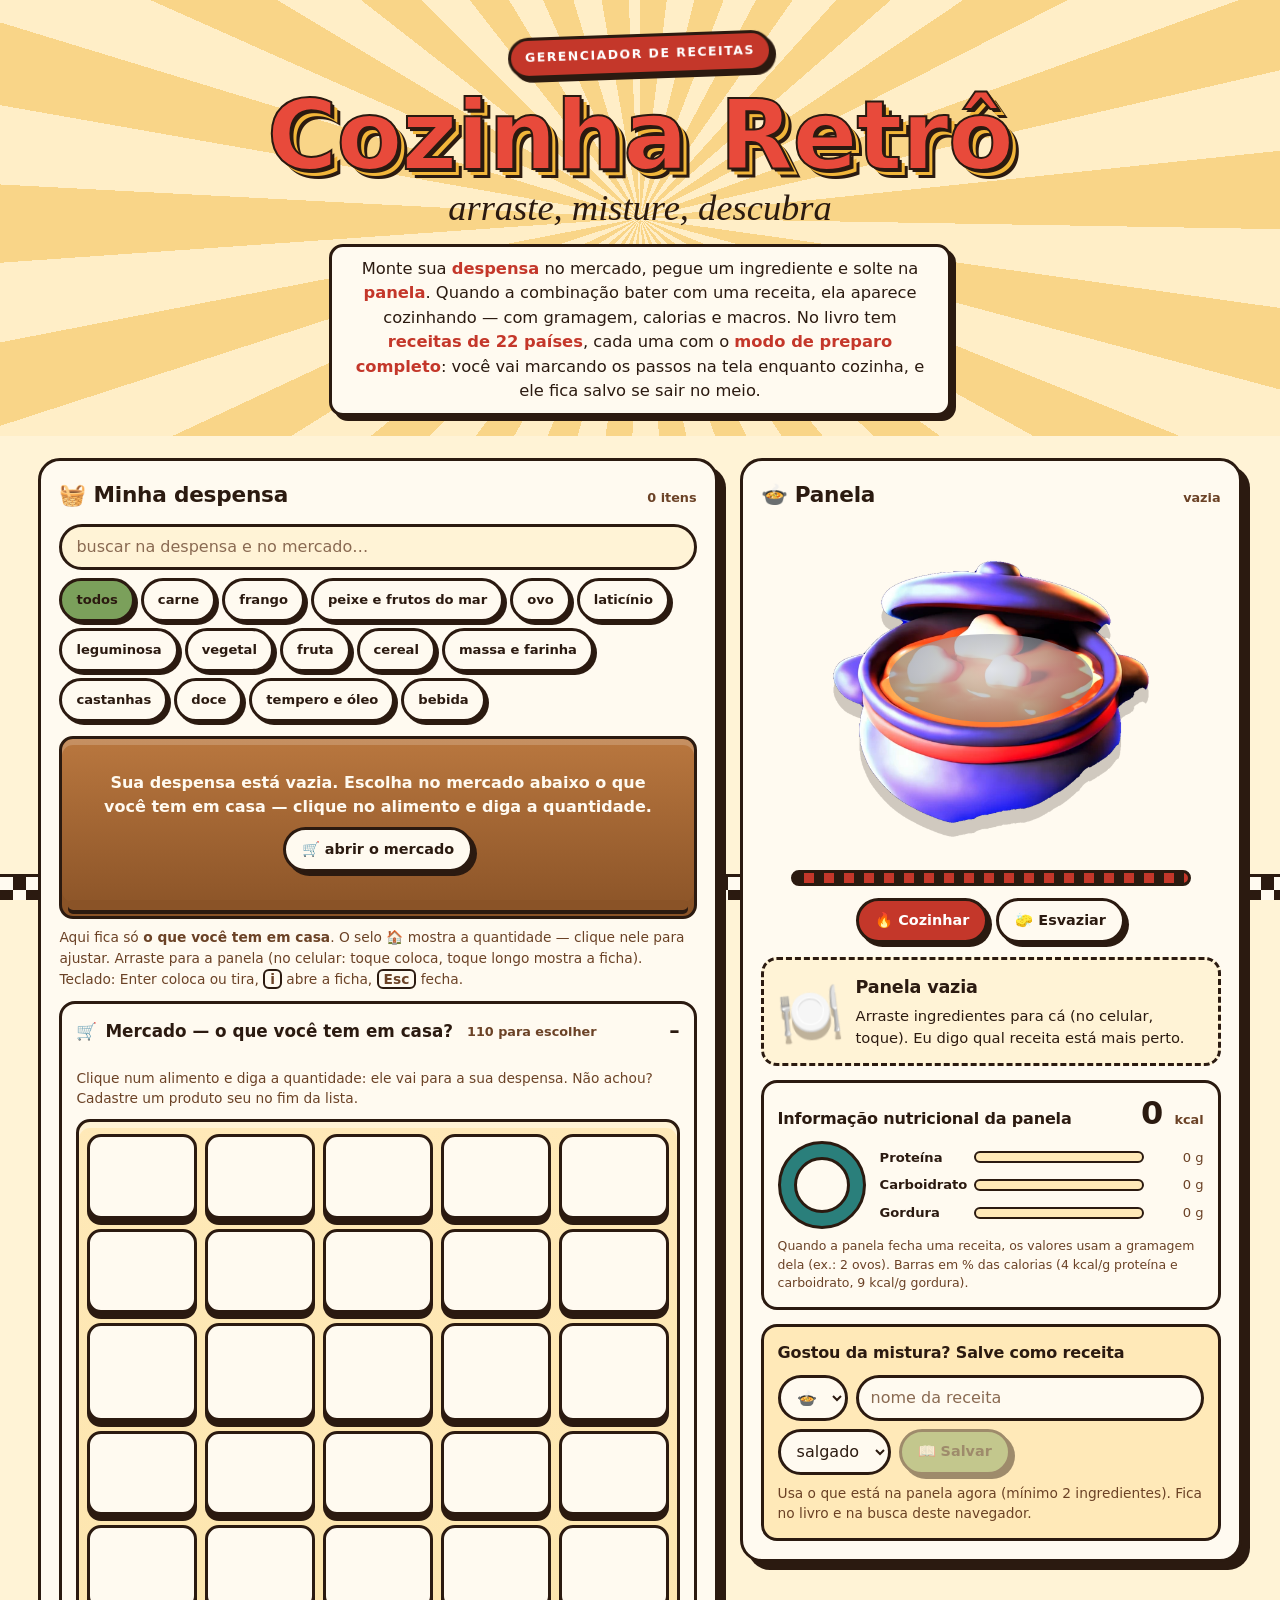
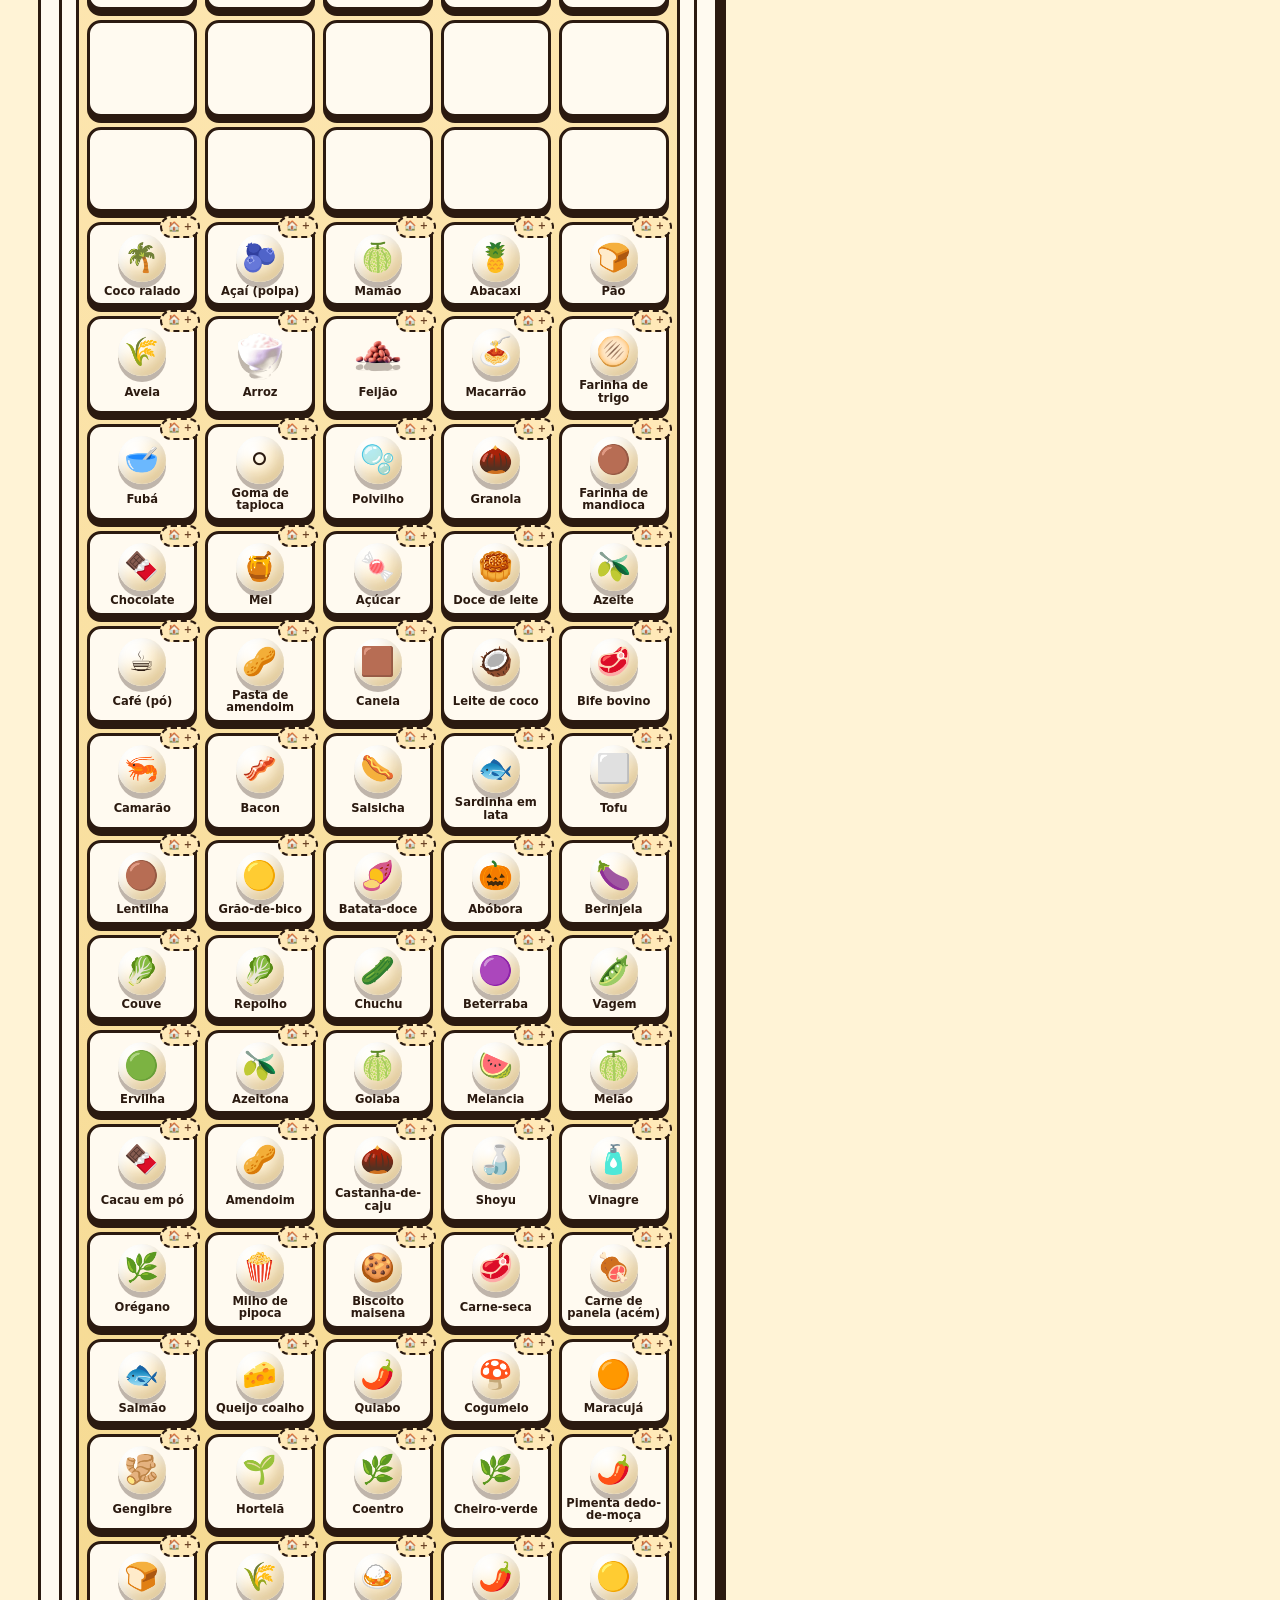
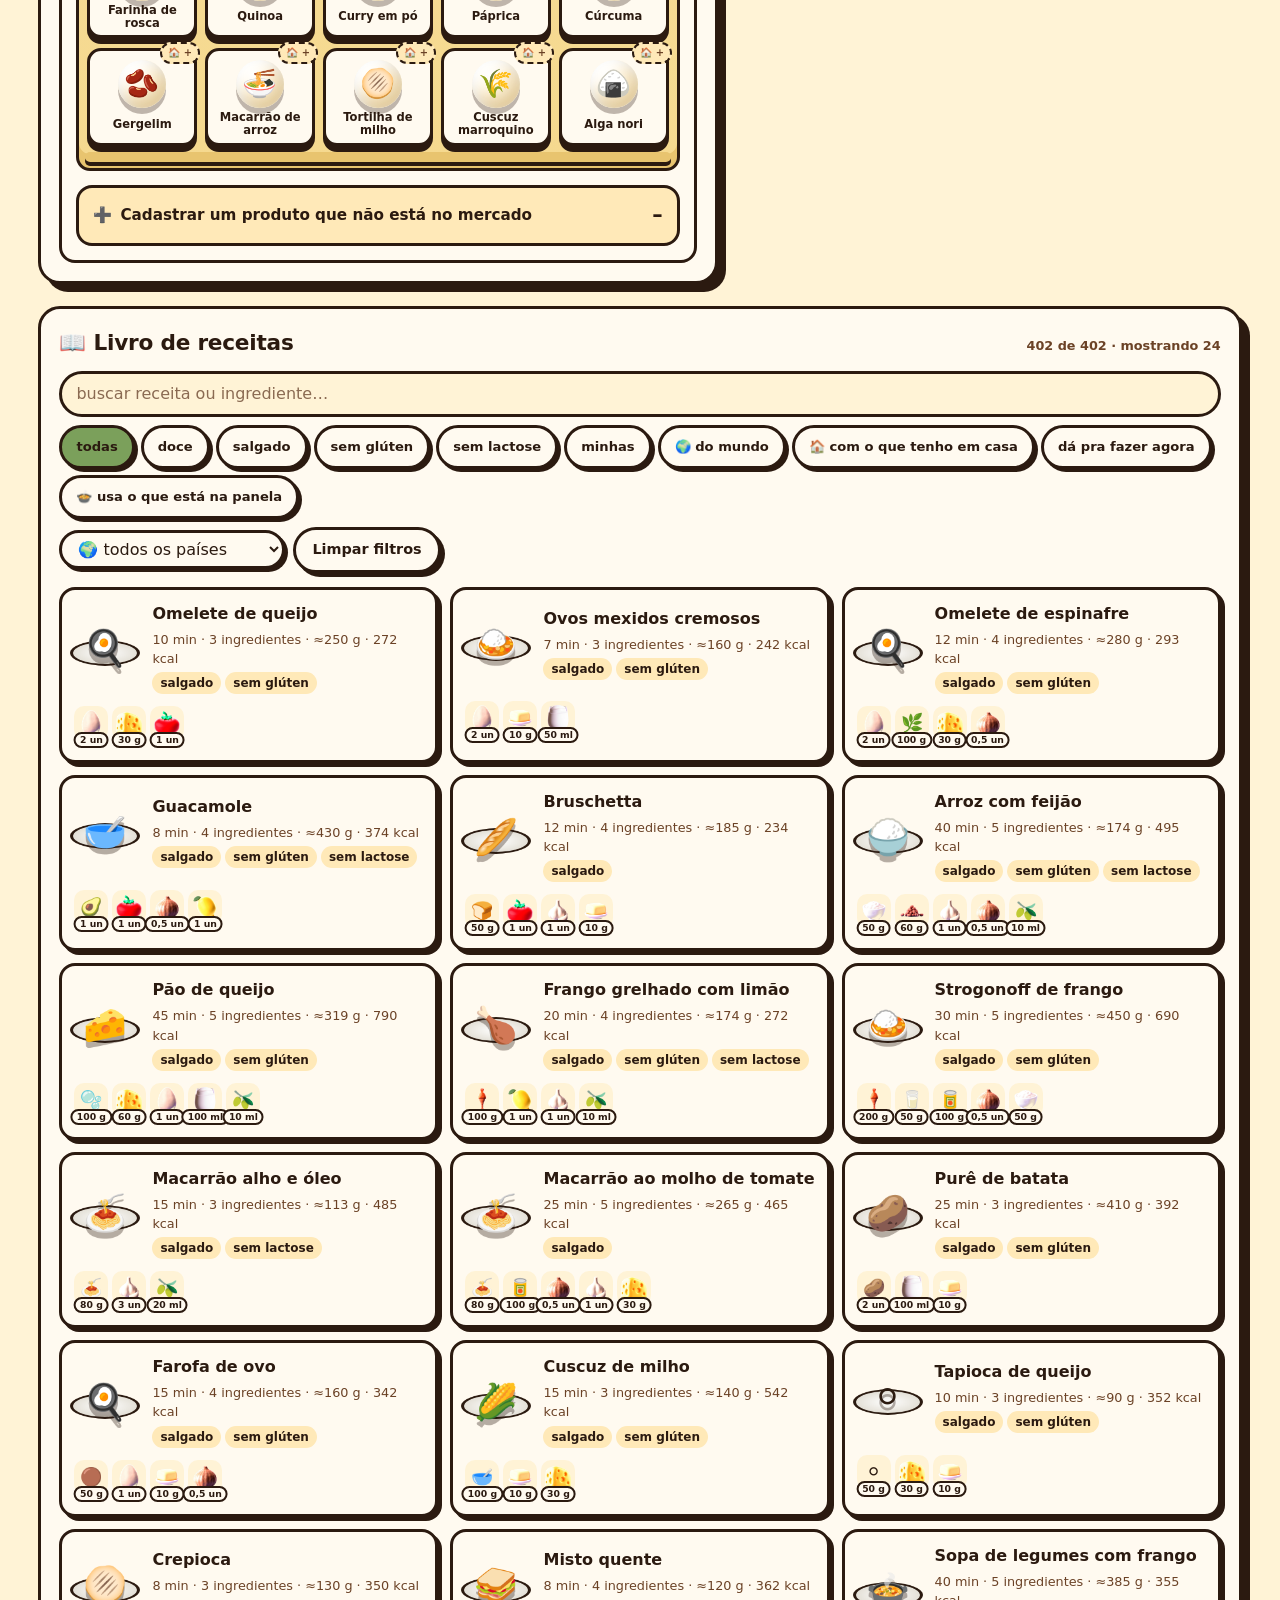
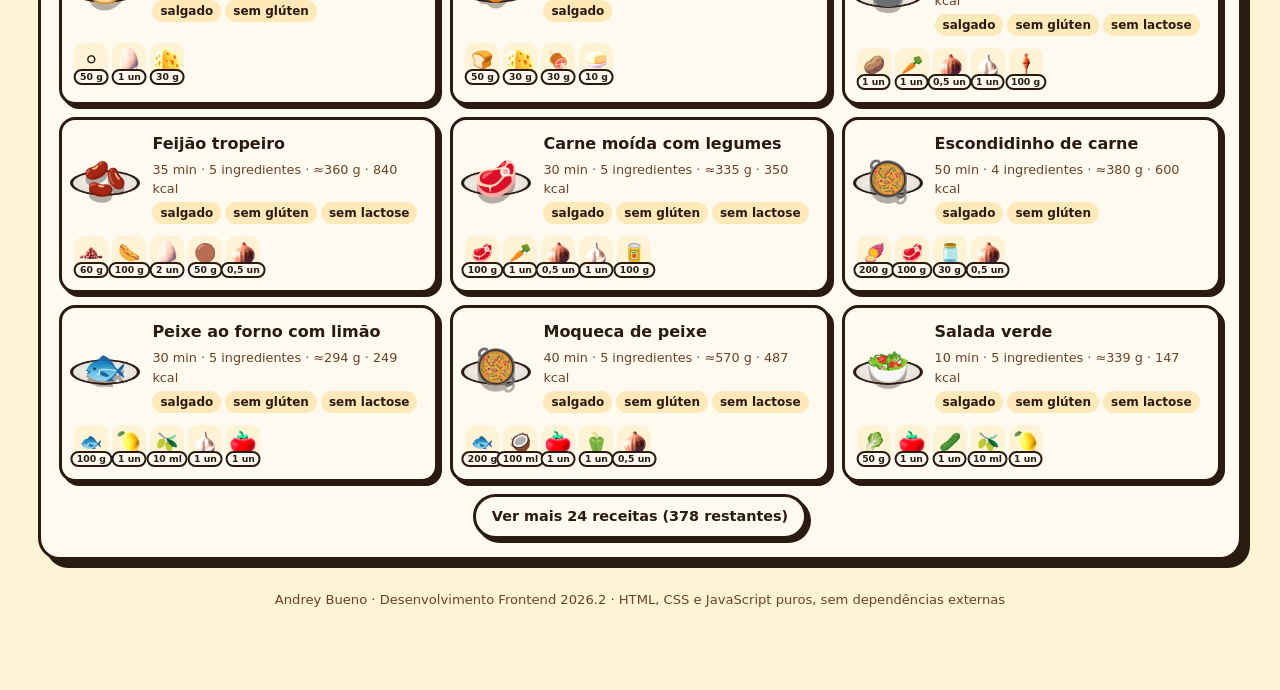
==== commit d9ea6f0d: "fix(receitas): sugestoes da panela afunilam a cada ingrediente" ====
--- a/gerenciador-de-receitas/index.html
+++ b/gerenciador-de-receitas/index.html
@@ -118,6 +118,7 @@
           <div class="resultado" id="resultado" role="status" aria-live="polite"></div>
           <section class="sugestoes" id="sugestoes" aria-labelledby="t-sug" hidden>
             <div class="sugestoes__cab"><h4 id="t-sug"><span aria-hidden="true">💡</span> O que essa panela alcança</h4><span class="count" id="cont-sug"></span></div>
+            <p class="sug-aviso" id="sug-aviso" hidden></p>
             <div class="sugestoes__lista" id="sug-lista" role="group" aria-label="Receitas que usam o que está na panela"></div>
           </section>
 
--- a/gerenciador-de-receitas/styles.css
+++ b/gerenciador-de-receitas/styles.css
@@ -362,6 +362,8 @@
 .sugestoes { margin-top: 12px; padding: 12px; border: 3px solid var(--ink); border-radius: 16px; background: var(--cream); }
 .sugestoes__cab { display: flex; align-items: baseline; justify-content: space-between; gap: 8px; flex-wrap: wrap; }
 .sugestoes__cab h4 { font-size: 1rem; font-weight: 900; }
+.sug-aviso[hidden] { display: none; }
+.sug-aviso { margin-top: 8px; padding: 8px 10px; border: 2px dashed var(--choc-2); border-radius: 10px; font-size: .82rem; color: var(--choc-2); background: var(--paper); }
 .sugestoes__lista { display: grid; grid-template-columns: repeat(auto-fill, minmax(190px, 1fr)); gap: 8px; margin-top: 10px; }
 .sug { display: grid; grid-template-columns: 34px 1fr; align-items: center; gap: 8px; min-height: 44px; padding: 8px 10px; text-align: left; background: var(--paper); border: 3px solid var(--ink); border-radius: 12px; box-shadow: 3px 3px 0 var(--ink); transition: transform .12s; }
 .sug:hover { transform: translate(-2px, -2px); }
@@ -374,3 +376,4 @@
 .sug.pronta { background: #e6f2d9; border-color: var(--avocado-deep); box-shadow: 3px 3px 0 var(--avocado-deep); }
 .sug.pronta .sug__info small { color: var(--avocado-deep); font-weight: 700; }
 .sug__mais { grid-column: 1 / -1; justify-self: center; }
+.sug-vazio { grid-column: 1 / -1; text-align: center; font-size: .86rem; color: var(--choc-2); }
